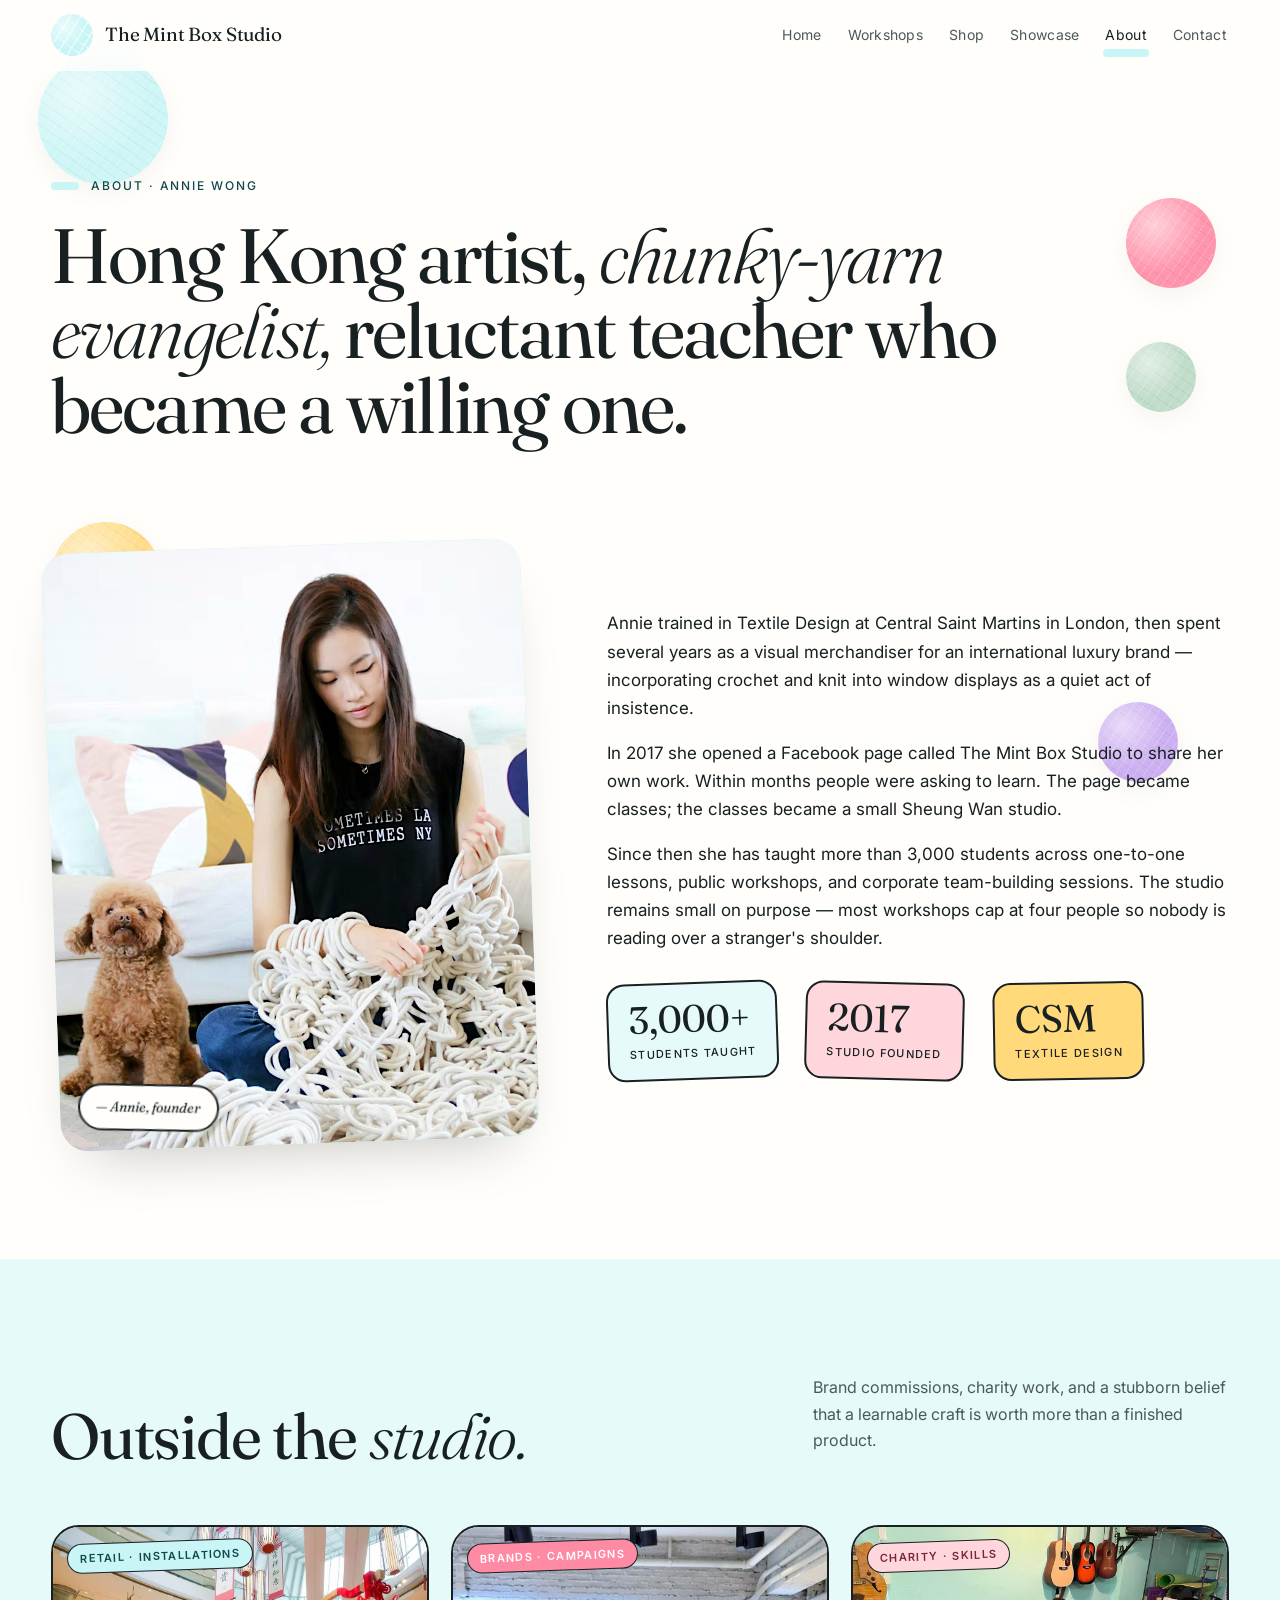
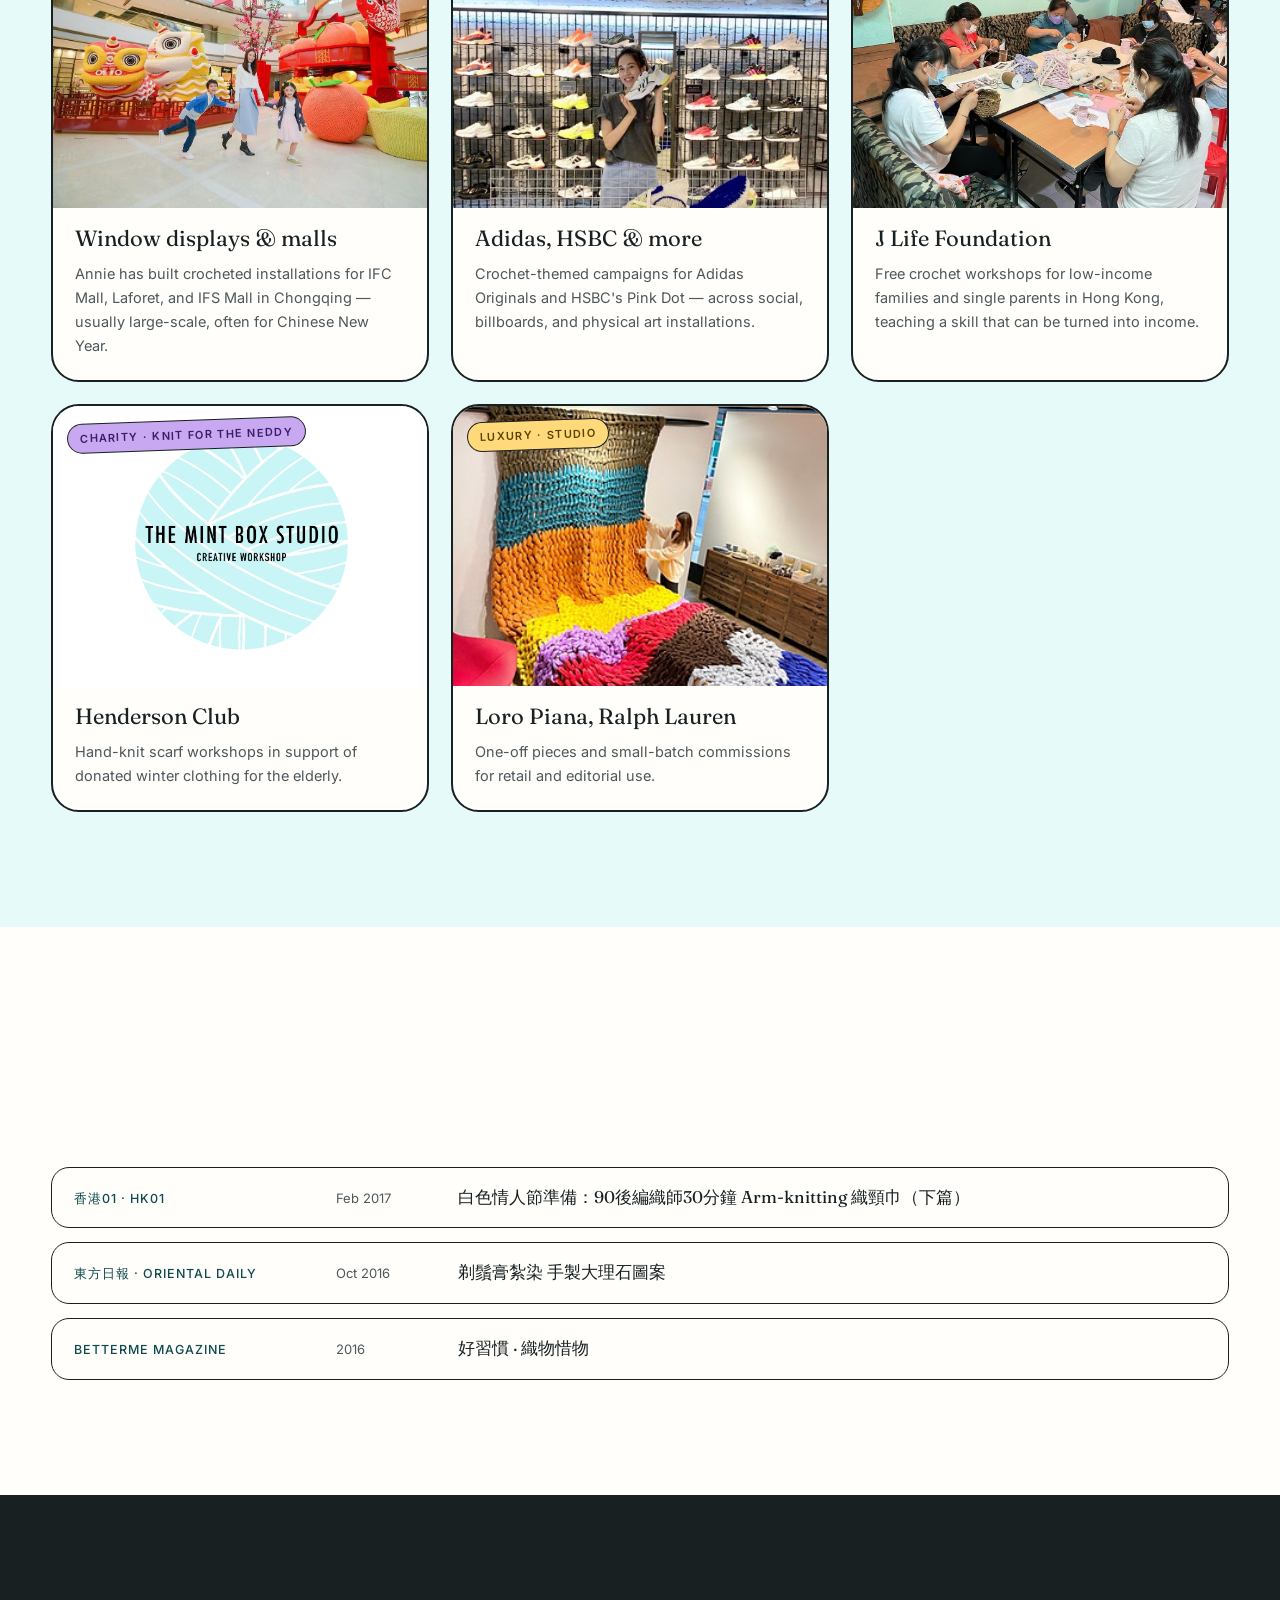
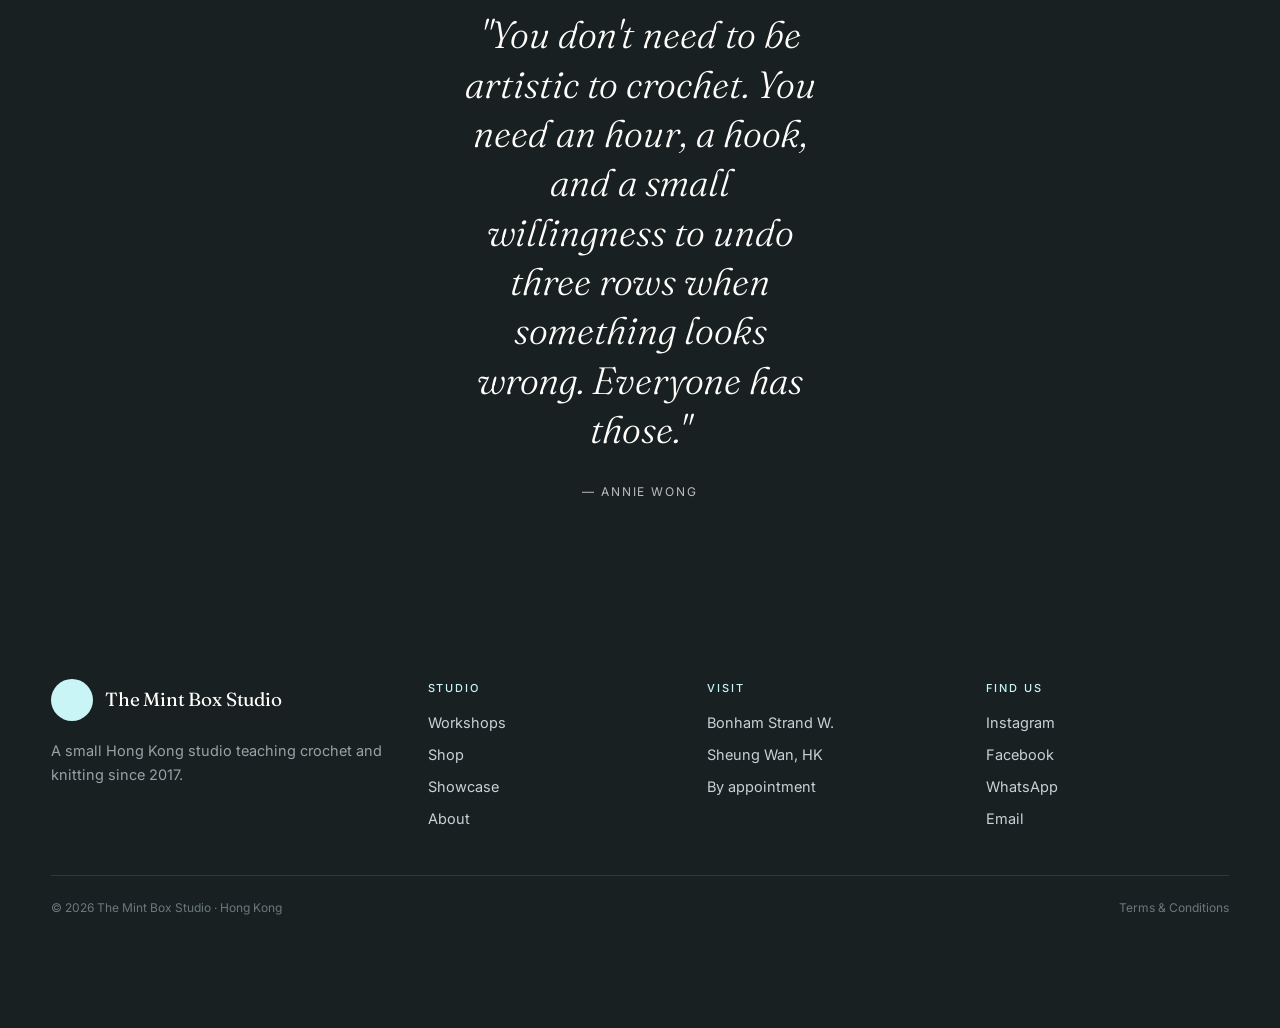
==== about.html @ 6ff9860f "Add press section with HK01, Oriental Daily and Betterme links Replaces the vague 'Selected features" ====
<!doctype html>
<html lang="en">
<head>
<meta charset="utf-8" />
<meta name="viewport" content="width=device-width, initial-scale=1, viewport-fit=cover" />
<title>About Annie Wong — The Mint Box Studio</title>
<meta name="description" content="Annie Wong is a Hong Kong-based artist working in chunky-yarn crochet. The Mint Box Studio opened in 2017 and has taught more than 3,000 students." />
<meta name="theme-color" content="#c9f5f6" />
<meta property="og:title" content="About — The Mint Box Studio" />
<meta property="og:description" content="Annie Wong, founder of The Mint Box Studio in Hong Kong." />
<meta property="og:type" content="website" />
<meta property="og:url" content="https://www.mintbox.hk/about.html" />
<meta property="og:image" content="https://www.mintbox.hk/images/annie.jpg" />
<link rel="canonical" href="https://www.mintbox.hk/about.html" />
<link rel="preconnect" href="https://fonts.googleapis.com" />
<link rel="preconnect" href="https://fonts.gstatic.com" crossorigin />
<link href="https://fonts.googleapis.com/css2?family=Fraunces:ital,opsz,wght@0,9..144,300;0,9..144,400;0,9..144,500;1,9..144,300;1,9..144,400&family=Inter:wght@300;400;500;600&display=swap" rel="stylesheet" />
<link rel="stylesheet" href="style.css" />
<link rel="icon" type="image/png" href="images/p15.jpg" />
</head>
<body>

<div class="ambient" aria-hidden="true">
  <span class="ball b1"></span><span class="ball b2"></span><span class="ball b3"></span>
  <span class="ball b4"></span><span class="ball b5"></span><span class="ball b6"></span>
</div>

<header class="site-header">
  <a class="brand" href="/"><span class="brand-mark"></span><span>The Mint Box Studio</span></a>
  <button class="nav-toggle" aria-label="Menu" aria-expanded="false"><span></span><span></span><span></span></button>
  <nav class="nav">
    <a href="/">Home</a><a href="/workshops.html">Workshops</a><a href="/shop.html">Shop</a>
    <a href="/showcase.html">Showcase</a><a href="/about.html" class="active">About</a><a href="/contact.html">Contact</a>
  </nav>
</header>

<main>

  <section class="page-hero">
    <div class="wrap">
      <span class="eyebrow"><span class="eyebrow-dot"></span>About · Annie Wong</span>
      <h1>Hong Kong artist, <span class="underline">chunky-yarn evangelist,</span> reluctant teacher who became a willing one.</h1>
    </div>
  </section>

  <section class="block" style="padding-top: 20px;">
    <div class="wrap about-grid">
      <div class="about-portrait">
        <img src="images/annie.jpg" alt="Annie Wong working in the studio with her dog">
        <span class="pin">— Annie, founder</span>
      </div>
      <div class="about-text" style="font-size: 17px;">
        <p>Annie trained in Textile Design at Central Saint Martins in London, then spent several years as a visual merchandiser for an international luxury brand — incorporating crochet and knit into window displays as a quiet act of insistence.</p>
        <p>In 2017 she opened a Facebook page called The Mint Box Studio to share her own work. Within months people were asking to learn. The page became classes; the classes became a small Sheung Wan studio.</p>
        <p>Since then she has taught more than 3,000 students across one-to-one lessons, public workshops, and corporate team-building sessions. The studio remains small on purpose — most workshops cap at four people so nobody is reading over a stranger's shoulder.</p>
        <div class="stat-row">
          <div class="stat"><span class="n">3,000+</span><span class="l">Students taught</span></div>
          <div class="stat"><span class="n">2017</span><span class="l">Studio founded</span></div>
          <div class="stat"><span class="n">CSM</span><span class="l">Textile Design</span></div>
        </div>
      </div>
    </div>
  </section>

  <section class="block mint">
    <div class="wrap">
      <div class="section-head">
        <h2>Outside the <em class="italic">studio.</em></h2>
        <p class="side">Brand commissions, charity work, and a stubborn belief that a learnable craft is worth more than a finished product.</p>
      </div>
      <div class="ws-rail">
        <article class="ws-card">
          <div class="img"><img src="images/p21.jpg" alt="Mall installation"><span class="sticker">Retail · Installations</span></div>
          <div class="body"><span class="name">Window displays & malls</span>
            <p style="color: var(--ink-soft); font-size: 14.5px; margin: 0;">Annie has built crocheted installations for IFC Mall, Laforet, and IFS Mall in Chongqing — usually large-scale, often for Chinese New Year.</p>
          </div>
        </article>
        <article class="ws-card">
          <div class="img"><img src="images/p03.jpg" alt="Adidas crocheted sneaker"><span class="sticker coral">Brands · Campaigns</span></div>
          <div class="body"><span class="name">Adidas, HSBC & more</span>
            <p style="color: var(--ink-soft); font-size: 14.5px; margin: 0;">Crochet-themed campaigns for Adidas Originals and HSBC's Pink Dot — across social, billboards, and physical art installations.</p>
          </div>
        </article>
        <article class="ws-card">
          <div class="img"><img src="images/p08.jpg" alt="J Life Foundation workshop"><span class="sticker blush">Charity · Skills</span></div>
          <div class="body"><span class="name">J Life Foundation</span>
            <p style="color: var(--ink-soft); font-size: 14.5px; margin: 0;">Free crochet workshops for low-income families and single parents in Hong Kong, teaching a skill that can be turned into income.</p>
          </div>
        </article>
        <article class="ws-card">
          <div class="img"><img src="images/p14.jpg" alt="Knit installation"><span class="sticker lavender">Charity · Knit For The Neddy</span></div>
          <div class="body"><span class="name">Henderson Club</span>
            <p style="color: var(--ink-soft); font-size: 14.5px; margin: 0;">Hand-knit scarf workshops in support of donated winter clothing for the elderly.</p>
          </div>
        </article>
        <article class="ws-card">
          <div class="img"><img src="images/p25.jpg" alt="Studio macramé"><span class="sticker butter">Luxury · Studio</span></div>
          <div class="body"><span class="name">Loro Piana, Ralph Lauren</span>
            <p style="color: var(--ink-soft); font-size: 14.5px; margin: 0;">One-off pieces and small-batch commissions for retail and editorial use.</p>
          </div>
        </article>
      </div>
    </div>
  </section>

  <section class="block">
    <div class="wrap">
      <div class="section-head">
        <h2>In the <em class="italic">press.</em></h2>
        <p class="side">A few of the Hong Kong magazines and papers that have stopped by the studio over the years.</p>
      </div>
      <ul class="press-list">
        <li>
          <a href="https://www.hk01.com/%E8%97%9D%E6%96%87/71744/%E7%99%BD%E8%89%B2%E6%83%85%E4%BA%BA%E7%AF%80%E6%BA%96%E5%82%99-90%E5%BE%8C%E7%B7%A8%E7%B9%94%E5%B8%AB30%E5%88%86%E9%90%98arm-knitting%E7%B9%94%E9%A0%B8%E5%B7%BE-%E4%B8%8B%E7%AF%87" target="_blank" rel="noopener noreferrer">
            <span class="press-pub">香港01 · HK01</span>
            <span class="press-date">Feb 2017</span>
            <span class="press-title">白色情人節準備：90後編織師30分鐘 Arm-knitting 織頸巾（下篇）</span>
          </a>
        </li>
        <li>
          <a href="https://orientaldaily.on.cc/cnt/lifestyle/20161031/00298_001.html" target="_blank" rel="noopener noreferrer">
            <span class="press-pub">東方日報 · Oriental Daily</span>
            <span class="press-date">Oct 2016</span>
            <span class="press-title">剃鬚膏紮染 手製大理石圖案</span>
          </a>
        </li>
        <li>
          <a href="https://betterme-magazine.tumblr.com/post/154201283395/%E5%A5%BD%E7%BF%92%E6%85%A3%E7%B9%94%E7%89%A9%E6%83%9C%E7%89%A9" target="_blank" rel="noopener noreferrer">
            <span class="press-pub">Betterme Magazine</span>
            <span class="press-date">2016</span>
            <span class="press-title">好習慣 · 織物惜物</span>
          </a>
        </li>
      </ul>
    </div>
  </section>

  <section class="block dark">
    <div class="wrap quote">
      <blockquote>"You don't need to be artistic to crochet. You need an hour, a hook, and a small willingness to undo three rows when something looks wrong. Everyone has those."</blockquote>
      <cite>— Annie Wong</cite>
    </div>
  </section>

</main>

<footer class="site-footer">
  <div class="foot-grid">
    <div class="foot-brand">
      <a class="brand" href="/"><span class="brand-mark"></span><span>The Mint Box Studio</span></a>
      <p>A small Hong Kong studio teaching crochet and knitting since 2017.</p>
    </div>
    <div><h4>Studio</h4><ul><li><a href="/workshops.html">Workshops</a></li><li><a href="/shop.html">Shop</a></li><li><a href="/showcase.html">Showcase</a></li><li><a href="/about.html">About</a></li></ul></div>
    <div><h4>Visit</h4><ul><li>Bonham Strand W.</li><li>Sheung Wan, HK</li><li>By appointment</li></ul></div>
    <div><h4>Find us</h4><ul><li><a href="https://instagram.com/themintboxstudio" rel="me">Instagram</a></li><li><a href="https://facebook.com/themintboxstudio" rel="me">Facebook</a></li><li><a href="https://wa.me/85261776949">WhatsApp</a></li><li><a href="mailto:themintboxstudio@gmail.com">Email</a></li></ul></div>
  </div>
  <div class="foot-bottom">
    <span>© <span id="yr"></span> The Mint Box Studio · Hong Kong</span>
    <span><a href="/terms.html">Terms & Conditions</a></span>
  </div>
</footer>


<script src="script.js" defer></script>
</body>
</html>
---- style.css ----
/* ---------------------------------------------------------------
   The Mint Box Studio — mintbox.hk
   Brand: minty blue (#C9F5F6) yarn-ball logo, candy yarn accents.
   Tone: playful, photo-led, grown-up enough that parents can book
   for kids without rolling their eyes.
   --------------------------------------------------------------- */

*, *::before, *::after { box-sizing: border-box; }
html { -webkit-text-size-adjust: 100%; scroll-behavior: smooth; overflow-x: clip; }

:root {
  --mint:        #c9f5f6;
  --mint-soft:   #e6fafa;
  --mint-deep:   #6cc8cb;
  --mint-ink:    #0f4a4d;

  --cream:       #fffefb;
  --paper:       #fff9ee;
  --ink:         #182022;
  --ink-soft:    #4d585a;
  --mute:        #8a9396;
  --line:        #ece7dc;

  --coral:       #ff8aa3;
  --blush:       #ffd6dc;
  --butter:      #ffd97a;
  --lavender:    #c8a8f0;
  --sage:        #b9d8c4;
  --tomato:      #ee5a47;

  --max:    1280px;
  --gutter: clamp(20px, 4vw, 56px);
  --r-md:   18px;
  --r-lg:   28px;
}

body {
  margin: 0;
  overflow-x: clip;
  font-family: 'Inter', system-ui, -apple-system, 'Helvetica Neue', sans-serif;
  font-weight: 400;
  font-size: 16.5px;
  line-height: 1.65;
  color: var(--ink);
  background: var(--cream);
  -webkit-font-smoothing: antialiased;
  -moz-osx-font-smoothing: grayscale;
}

img { display: block; max-width: 100%; height: auto; }
a { color: inherit; text-decoration: none; }
button { font: inherit; cursor: pointer; }

h1, h2, h3, h4 {
  font-family: 'Fraunces', 'Cormorant Garamond', Georgia, serif;
  font-weight: 400;
  letter-spacing: -0.015em;
  color: var(--ink);
  margin: 0;
}
em.italic, h1 em, h2 em, h3 em { font-style: italic; font-weight: 300; }

p { margin: 0 0 1em; }

/* ---------- ambient: drifting candy yarn balls ---------- */
.ambient {
  position: fixed;
  inset: 0;
  pointer-events: none;
  overflow: hidden;
  z-index: 0;
}
.ball {
  position: absolute;
  border-radius: 50%;
  opacity: 0;
  transition: opacity 1.2s ease-out;
  filter: drop-shadow(0 8px 16px rgba(0,0,0,0.05));
  background: radial-gradient(circle at 32% 30%, rgba(255,255,255,.55), rgba(255,255,255,0) 55%),
              repeating-linear-gradient(125deg, transparent 0 7px, rgba(255,255,255,.18) 7px 8px),
              repeating-linear-gradient(35deg, transparent 0 9px, rgba(0,0,0,.05) 9px 10px),
              var(--c, var(--mint));
}
.ambient.lit .ball { opacity: 0.9; }
.ball.b1 { --c: var(--mint);    width: 130px; height: 130px; top: 6%;  left: 3%; }
.ball.b2 { --c: var(--coral);   width: 90px;  height: 90px;  top: 22%; right: 5%; }
.ball.b3 { --c: var(--butter);  width: 110px; height: 110px; top: 58%; left: 4%; }
.ball.b4 { --c: var(--lavender);width: 80px;  height: 80px;  top: 78%; right: 8%; }
.ball.b5 { --c: var(--sage);    width: 70px;  height: 70px;  top: 38%; left: 88%; }
.ball.b6 { --c: var(--blush);   width: 95px;  height: 95px;  top: 92%; left: 32%; }
@media (max-width: 720px) {
  .ball.b1 { width: 80px; height: 80px; }
  .ball.b2 { width: 60px; height: 60px; }
  .ball.b3 { width: 70px; height: 70px; left: -3%; }
  .ball.b4 { width: 55px; height: 55px; }
  .ball.b5 { display: none; }
  .ball.b6 { width: 60px; height: 60px; }
  .ambient.lit .ball { opacity: 0.7; }
}

/* ---------- layout primitives ---------- */
.wrap {
  max-width: var(--max);
  margin: 0 auto;
  padding: 0 var(--gutter);
  position: relative;
  z-index: 2;
}
main, header, footer { position: relative; z-index: 2; }

/* ---------- header ---------- */
.site-header {
  position: sticky;
  top: 0;
  z-index: 50;
  display: flex;
  align-items: center;
  justify-content: space-between;
  padding: 14px var(--gutter);
  background: rgba(255,254,251,.78);
  backdrop-filter: saturate(140%) blur(14px);
  -webkit-backdrop-filter: saturate(140%) blur(14px);
  border-bottom: 1px solid transparent;
  transition: border-color .35s ease, padding .35s ease;
}
.site-header.scrolled {
  border-bottom-color: var(--line);
  padding-top: 10px;
  padding-bottom: 10px;
}

.brand {
  display: inline-flex;
  align-items: center;
  gap: 12px;
  font-family: 'Fraunces', serif;
  font-size: 19px;
  letter-spacing: -0.01em;
}
.brand-mark {
  width: 42px; height: 42px;
  flex: 0 0 auto;
  border-radius: 50%;
  background: var(--mint);
  background-image:
    radial-gradient(circle at 32% 30%, rgba(255,255,255,.6), rgba(255,255,255,0) 55%),
    repeating-linear-gradient(122deg, transparent 0 8px, rgba(255,255,255,.7) 8px 9px),
    repeating-linear-gradient(40deg, transparent 0 9px, rgba(255,255,255,.45) 9px 10px);
}

.nav {
  display: flex;
  gap: 22px;
  font-size: 14px;
  letter-spacing: 0.02em;
  align-items: center;
}
.nav a {
  color: var(--ink-soft);
  position: relative;
  padding: 6px 2px;
  transition: color .25s ease;
}
.nav a:hover, .nav a.active { color: var(--ink); }
.nav a.active::after {
  content: "";
  position: absolute;
  left: 0; right: 0; bottom: -2px;
  height: 8px;
  background: var(--mint);
  border-radius: 999px;
  z-index: -1;
  transform: translateY(2px);
}

.book-btn {
  display: inline-flex;
  align-items: center;
  gap: 8px;
  padding: 10px 20px;
  border-radius: 999px;
  background: var(--ink);
  color: var(--cream);
  font-size: 13px;
  letter-spacing: 0.06em;
  text-transform: uppercase;
  font-weight: 500;
  transition: transform .2s ease, background .25s ease;
}
.book-btn:hover { transform: translateY(-2px); background: var(--mint-ink); }

.nav-toggle {
  display: none;
  background: var(--mint);
  border: 0;
  width: 44px; height: 44px;
  border-radius: 999px;
  position: relative;
}
.nav-toggle span {
  display: block;
  width: 18px;
  height: 2px;
  background: var(--ink);
  margin: 4px auto;
  border-radius: 2px;
  transition: transform .3s ease, opacity .3s ease;
}
.nav-toggle[aria-expanded="true"] span:nth-child(1) { transform: translateY(6px) rotate(45deg); }
.nav-toggle[aria-expanded="true"] span:nth-child(2) { opacity: 0; }
.nav-toggle[aria-expanded="true"] span:nth-child(3) { transform: translateY(-6px) rotate(-45deg); }

@media (max-width: 880px) {
  .nav-toggle { display: block; }
  .book-btn.desktop { display: none; }
  .nav {
    position: fixed;
    inset: 70px 0 auto 0;
    flex-direction: column;
    align-items: stretch;
    gap: 0;
    background: var(--cream);
    padding: 18px var(--gutter) 32px;
    border-bottom: 3px solid var(--mint);
    transform: translateY(-110%);
    transition: transform .4s cubic-bezier(.4,.0,.2,1);
    font-size: 22px;
    font-family: 'Fraunces', serif;
  }
  .nav.open { transform: translateY(0); }
  .nav a { padding: 14px 0; border-bottom: 1px dashed var(--line); }
  .nav a:last-child { border-bottom: 0; }
  .nav a.active::after { display: none; }
  .nav a.active { color: var(--mint-ink); font-style: italic; }
}

/* ---------- buttons ---------- */
.btn {
  display: inline-flex;
  align-items: center;
  gap: 10px;
  padding: 16px 30px;
  border-radius: 999px;
  font-size: 15px;
  font-weight: 500;
  letter-spacing: 0.01em;
  border: 2px solid var(--ink);
  background: var(--ink);
  color: var(--cream);
  transition: transform .2s cubic-bezier(.34,1.56,.64,1), background .25s ease;
  white-space: nowrap;
}
.btn:hover { transform: translateY(-3px); background: var(--mint-ink); border-color: var(--mint-ink); }
.btn.mint { background: var(--mint); color: var(--ink); border-color: var(--ink); }
.btn.mint:hover { background: var(--mint-deep); color: var(--cream); }
.btn.coral { background: var(--coral); color: var(--cream); border-color: var(--coral); }
.btn.coral:hover { background: var(--tomato); border-color: var(--tomato); }
.btn.ghost { background: transparent; color: var(--ink); }
.btn.ghost:hover { background: var(--ink); color: var(--cream); }
.btn .arr { transition: transform .3s ease; }
.btn:hover .arr { transform: translateX(4px); }

/* ---------- sticker badges ---------- */
.sticker {
  display: inline-block;
  padding: 5px 12px;
  border-radius: 999px;
  font-size: 11px;
  letter-spacing: 0.12em;
  text-transform: uppercase;
  font-weight: 600;
  background: var(--mint);
  color: var(--mint-ink);
  border: 1.5px solid var(--ink);
  transform: rotate(-2deg);
  white-space: nowrap;
}
.sticker.coral { background: var(--coral); color: #fff; }
.sticker.butter { background: var(--butter); color: #5a4500; }
.sticker.lavender { background: var(--lavender); color: #3a1d6b; }
.sticker.blush { background: var(--blush); color: #7a253c; }
.sticker.ink { background: var(--ink); color: var(--cream); }
.sticker.tilt-r { transform: rotate(3deg); }

/* ---------- hero ---------- */
.hero {
  padding: clamp(40px, 8vw, 90px) 0 clamp(50px, 9vw, 110px);
  position: relative;
}
.hero-grid {
  display: grid;
  grid-template-columns: 1.1fr 1fr;
  gap: clamp(30px, 5vw, 70px);
  align-items: center;
}
@media (max-width: 880px) { .hero-grid { grid-template-columns: 1fr; gap: 40px; } }

.eyebrow {
  display: inline-flex;
  align-items: center;
  gap: 12px;
  font-size: 12px;
  letter-spacing: 0.16em;
  text-transform: uppercase;
  color: var(--mint-ink);
  font-weight: 500;
  margin-bottom: 22px;
}
.eyebrow-dot {
  width: 28px; height: 8px;
  border-radius: 999px;
  background: var(--mint);
}

.hero h1 {
  font-size: clamp(42px, 7.2vw, 96px);
  line-height: 0.98;
  letter-spacing: -0.03em;
  margin-bottom: 28px;
}
.hero h1 .underline {
  display: inline-block;
  position: relative;
  font-style: italic;
  font-weight: 300;
}
.hero h1 .underline::after {
  content: "";
  position: absolute;
  left: -2%; right: -2%;
  bottom: 4%;
  height: 24%;
  background: var(--mint);
  z-index: -1;
  border-radius: 999px;
  transform: rotate(-1deg);
}
.hero p.lead {
  font-size: clamp(16px, 1.5vw, 19.5px);
  color: var(--ink-soft);
  max-width: 30em;
  margin-bottom: 32px;
}
.cta-row {
  display: flex;
  flex-wrap: wrap;
  gap: 14px;
  align-items: center;
}
.cta-meta {
  display: inline-flex;
  align-items: center;
  gap: 10px;
  font-size: 13px;
  color: var(--ink-soft);
}
.cta-meta::before {
  content: "✦";
  color: var(--coral);
  font-size: 18px;
}

/* hero photo collage */
.hero-collage {
  position: relative;
  aspect-ratio: 1 / 1.05;
  width: 100%;
}
.collage-card {
  position: absolute;
  border-radius: var(--r-md);
  overflow: hidden;
  box-shadow: 0 24px 50px -22px rgba(20, 30, 35, 0.28);
  background: var(--paper);
  transition: transform .5s cubic-bezier(.34,1.56,.64,1);
}
.collage-card img { width: 100%; height: 100%; object-fit: cover; }
.collage-card.c1 { inset: 0% 28% 30% 0%;   transform: rotate(-3deg); z-index: 3; }
.collage-card.c2 { inset: 6% 0% 38% 38%;   transform: rotate(4deg);  z-index: 2; }
.collage-card.c3 { inset: 38% 38% 0% 0%;   transform: rotate(2deg);  z-index: 4; }
.collage-card.c4 { inset: 44% 0% 4% 44%;   transform: rotate(-5deg); z-index: 5; }
.hero-collage:hover .collage-card.c1 { transform: rotate(-5deg) translateY(-4px); }
.hero-collage:hover .collage-card.c2 { transform: rotate(6deg) translateY(-4px); }
.hero-collage:hover .collage-card.c3 { transform: rotate(0deg) translateY(-4px); }
.hero-collage:hover .collage-card.c4 { transform: rotate(-7deg) translateY(-4px); }

.collage-pin {
  position: absolute;
  z-index: 10;
  background: var(--butter);
  color: #5a4500;
  font-family: 'Fraunces', serif;
  font-style: italic;
  font-size: 14px;
  padding: 14px 18px;
  border-radius: 14px;
  box-shadow: 0 14px 30px -16px rgba(0,0,0,.3);
  transform: rotate(-6deg);
  border: 2px solid var(--ink);
  max-width: 180px;
  line-height: 1.25;
}
.collage-pin.tr { top: 6%; right: -6%; background: var(--coral); color: #fff; transform: rotate(8deg); }
.collage-pin.bl { bottom: 4%; left: -8%; background: var(--mint); color: var(--mint-ink); }
@media (max-width: 540px) {
  .collage-pin { font-size: 13px; padding: 10px 14px; }
  .collage-pin.tr { right: 0%; }
  .collage-pin.bl { left: 0%; }
}

/* ---------- wavy section divider ---------- */
.wave {
  display: block;
  width: 100%;
  height: 56px;
  pointer-events: none;
}
.wave svg { width: 100%; height: 100%; display: block; }

/* ---------- generic section ---------- */
section.block {
  padding: clamp(70px, 9vw, 120px) 0;
  position: relative;
}
section.block.mint { background: var(--mint-soft); }
section.block.paper { background: var(--paper); }
section.block.dark { background: var(--ink); color: var(--cream); }
section.block.dark h2, section.block.dark h3, section.block.dark h4 { color: var(--cream); }
section.block.dark p { color: #c8d2d4; }
section.block.dark .eyebrow { color: var(--mint); }
section.block.dark .eyebrow-dot { background: var(--mint); }

.section-head {
  display: flex;
  align-items: end;
  justify-content: space-between;
  gap: 30px;
  margin-bottom: clamp(36px, 5vw, 56px);
  flex-wrap: wrap;
}
.section-head h2 {
  font-size: clamp(34px, 5vw, 64px);
  line-height: 1.04;
  letter-spacing: -0.02em;
  max-width: 14em;
}
.section-head h2 .underline {
  display: inline-block;
  position: relative;
  font-style: italic;
  font-weight: 300;
}
.section-head h2 .underline::after {
  content: "";
  position: absolute;
  left: -2%; right: -2%;
  bottom: 6%;
  height: 22%;
  background: var(--mint);
  z-index: -1;
  border-radius: 999px;
  transform: rotate(-1deg);
}
.section-head .side {
  max-width: 26em;
  color: var(--ink-soft);
  font-size: 16px;
}
section.block.dark .section-head .side { color: #c8d2d4; }

/* ---------- about teaser ---------- */
.about-grid {
  display: grid;
  grid-template-columns: 1fr 1.3fr;
  gap: clamp(30px, 6vw, 80px);
  align-items: center;
}
@media (max-width: 880px) { .about-grid { grid-template-columns: 1fr; gap: 40px; } }

.about-portrait {
  position: relative;
  aspect-ratio: 4/5;
  border-radius: var(--r-lg);
  overflow: hidden;
  background: var(--mint);
  box-shadow: 0 30px 60px -30px rgba(0,0,0,0.25);
  transform: rotate(-2deg);
}
.about-portrait img { width: 100%; height: 100%; object-fit: cover; }
.about-portrait .pin {
  position: absolute;
  bottom: 18px;
  left: 18px;
  background: var(--cream);
  padding: 10px 16px;
  border-radius: 999px;
  font-family: 'Fraunces', serif;
  font-style: italic;
  font-size: 14px;
  border: 2px solid var(--ink);
  transform: rotate(3deg);
}

.about-text h2 {
  font-size: clamp(30px, 4vw, 50px);
  margin-bottom: 22px;
  line-height: 1.08;
}
.about-text .stat-row {
  display: flex;
  gap: 28px;
  margin-top: 30px;
  flex-wrap: wrap;
}
.stat {
  background: var(--mint-soft);
  border: 2px solid var(--ink);
  border-radius: var(--r-md);
  padding: 16px 20px;
  min-width: 130px;
  transform: rotate(var(--rot, -2deg));
}
.stat:nth-child(2) { background: var(--blush); --rot: 1.5deg; }
.stat:nth-child(3) { background: var(--butter); --rot: -1deg; }
.stat .n {
  font-family: 'Fraunces', serif;
  font-size: 38px;
  color: var(--ink);
  display: block;
  line-height: 1;
}
.stat .l {
  font-size: 11px;
  letter-spacing: 0.12em;
  text-transform: uppercase;
  color: var(--ink);
  margin-top: 6px;
  display: block;
  font-weight: 500;
}

/* ---------- workshop carousel / cards ---------- */
.ws-rail {
  display: grid;
  grid-template-columns: repeat(auto-fill, minmax(280px, 1fr));
  gap: 22px;
}
@media (max-width: 720px) {
  .ws-rail {
    display: flex;
    grid-template-columns: none;
    overflow-x: auto;
    scroll-snap-type: x mandatory;
    gap: 16px;
    padding: 4px 4px 24px;
    margin: 0 calc(var(--gutter) * -1);
    padding-left: var(--gutter);
    padding-right: var(--gutter);
    scrollbar-width: none;
  }
  .ws-rail::-webkit-scrollbar { display: none; }
  .ws-rail > * {
    flex: 0 0 78%;
    scroll-snap-align: start;
  }
}

.ws-card {
  background: var(--cream);
  border: 2px solid var(--ink);
  border-radius: var(--r-lg);
  overflow: hidden;
  display: flex;
  flex-direction: column;
  transition: transform .25s cubic-bezier(.34,1.56,.64,1), box-shadow .3s ease;
  position: relative;
}
.ws-card:hover {
  transform: translateY(-5px) rotate(-0.5deg);
  box-shadow: 0 28px 50px -28px rgba(20, 30, 35, 0.25);
}
.ws-card .img {
  aspect-ratio: 4/3;
  background: var(--mint);
  overflow: hidden;
  position: relative;
}
.ws-card .img img {
  width: 100%; height: 100%; object-fit: cover;
  transition: transform .6s cubic-bezier(.34,1.56,.64,1);
}
.ws-card:hover .img img { transform: scale(1.06); }
.ws-card .img .sticker {
  position: absolute;
  top: 14px; left: 14px;
}
.ws-card .body {
  padding: 18px 22px 22px;
  flex: 1;
  display: flex;
  flex-direction: column;
  gap: 10px;
}
.ws-card .name {
  font-family: 'Fraunces', serif;
  font-size: 22px;
  line-height: 1.18;
  color: var(--ink);
}
.ws-card .meta {
  display: flex;
  justify-content: space-between;
  align-items: end;
  margin-top: auto;
  padding-top: 14px;
  border-top: 1.5px dashed var(--line);
  color: var(--ink-soft);
  font-size: 14px;
}
.ws-card .price {
  font-family: 'Fraunces', serif;
  font-size: 22px;
  color: var(--ink);
}

/* ---------- workshops by level (page) ---------- */
.ws-group { margin-bottom: 56px; }
.ws-group-head {
  display: flex;
  align-items: baseline;
  justify-content: space-between;
  border-bottom: 2px solid var(--ink);
  padding-bottom: 14px;
  margin-bottom: 22px;
  gap: 16px;
}
.ws-group-head h3 { font-size: clamp(28px, 3.5vw, 38px); }
.ws-group-head .count { color: var(--mute); font-size: 12px; letter-spacing: 0.1em; text-transform: uppercase; }

/* compact tile (text-only) for full workshop list */
.ws-tile {
  background: var(--cream);
  border: 2px solid var(--ink);
  border-radius: var(--r-md);
  padding: 18px 20px 20px;
  display: flex;
  flex-direction: column;
  gap: 8px;
  transition: transform .25s cubic-bezier(.34,1.56,.64,1), box-shadow .3s ease, background .3s ease;
}
.ws-tile:hover {
  transform: translateY(-3px) rotate(-0.5deg);
  background: var(--mint-soft);
  box-shadow: 0 18px 30px -22px rgba(20, 30, 35, 0.25);
}
.ws-tile .name {
  font-family: 'Fraunces', serif;
  font-size: 19px;
  line-height: 1.2;
}
.ws-tile .meta {
  display: flex;
  justify-content: space-between;
  align-items: end;
  margin-top: auto;
  padding-top: 10px;
  font-size: 13px;
  color: var(--ink-soft);
}
.ws-tile .price {
  font-family: 'Fraunces', serif;
  font-size: 18px;
  color: var(--ink);
}

/* in-card Book Now / Buy buttons */
.bk {
  display: inline-flex;
  align-items: center;
  justify-content: center;
  gap: 6px;
  margin-top: 12px;
  padding: 10px 16px;
  background: var(--mint);
  color: var(--ink);
  border: 1.5px solid var(--ink);
  border-radius: 999px;
  font-family: 'Inter', sans-serif;
  font-weight: 500;
  font-size: 13.5px;
  letter-spacing: 0.02em;
  text-decoration: none;
  transition: transform .2s ease, background .2s ease, box-shadow .2s ease;
  align-self: flex-start;
}
.bk:hover {
  background: var(--mint-soft);
  transform: translateY(-1px);
  box-shadow: 0 8px 18px -10px rgba(20, 30, 35, 0.3);
}
.bk .arr { transition: transform .25s ease; }
.bk:hover .arr { transform: translateX(3px); }

/* ---------- showcase mosaic ---------- */
.mosaic {
  display: grid;
  grid-template-columns: repeat(12, 1fr);
  gap: 16px;
}
.mosaic .tile {
  border-radius: var(--r-md);
  overflow: hidden;
  position: relative;
  background: var(--mint);
  transition: transform .35s cubic-bezier(.34,1.56,.64,1);
  border: 2px solid var(--ink);
}
.mosaic .tile:hover { transform: translateY(-4px) rotate(-0.4deg); }
.mosaic .tile img {
  width: 100%; height: 100%; object-fit: cover;
  display: block;
}
.mosaic .tile .cap {
  position: absolute;
  left: 14px; bottom: 14px;
  background: var(--cream);
  padding: 8px 14px;
  border-radius: 999px;
  font-family: 'Fraunces', serif;
  font-style: italic;
  font-size: 14px;
  border: 2px solid var(--ink);
  color: var(--ink);
}

.mosaic .tile.t1 { grid-column: span 7; aspect-ratio: 16/11; }
.mosaic .tile.t2 { grid-column: span 5; aspect-ratio: 4/4; }
.mosaic .tile.t3 { grid-column: span 4; aspect-ratio: 4/4; }
.mosaic .tile.t4 { grid-column: span 4; aspect-ratio: 4/4; }
.mosaic .tile.t5 { grid-column: span 4; aspect-ratio: 4/4; }
.mosaic .tile.t6 { grid-column: span 6; aspect-ratio: 16/11; }
.mosaic .tile.t7 { grid-column: span 6; aspect-ratio: 16/11; }
@media (max-width: 760px) {
  .mosaic { grid-template-columns: repeat(2, 1fr); gap: 12px; }
  .mosaic .tile { grid-column: span 1 !important; aspect-ratio: 1 / 1 !important; }
  .mosaic .tile.t1 { grid-column: span 2 !important; aspect-ratio: 4/3 !important; }
}

/* ---------- brand strip (marquee on mobile) ---------- */
.brand-rail {
  display: flex;
  flex-wrap: wrap;
  gap: 10px;
  align-items: center;
  justify-content: center;
}
.brand-rail .b {
  background: var(--cream);
  border: 2px solid var(--ink);
  padding: 10px 22px;
  border-radius: 999px;
  font-family: 'Fraunces', serif;
  font-style: italic;
  font-size: 17px;
  color: var(--ink);
  transform: rotate(var(--rot, 0deg));
}
.brand-rail .b:nth-child(2n) { background: var(--mint); --rot: -2deg; }
.brand-rail .b:nth-child(3n) { background: var(--blush); --rot: 1.5deg; }
.brand-rail .b:nth-child(5n) { background: var(--butter); --rot: -1deg; }
.brand-rail .b:nth-child(7n) { background: var(--lavender); --rot: 2deg; }

/* ---------- quote band ---------- */
.quote {
  text-align: center;
  max-width: 28em;
  margin: 0 auto;
}
.quote blockquote {
  font-family: 'Fraunces', serif;
  font-style: italic;
  font-weight: 300;
  font-size: clamp(24px, 3vw, 38px);
  line-height: 1.3;
  margin: 0 0 22px;
  color: inherit;
}
.quote cite {
  font-style: normal;
  font-size: 12px;
  letter-spacing: 0.16em;
  text-transform: uppercase;
  color: inherit;
  opacity: 0.7;
}

/* ---------- shop cards ---------- */
.shop-grid {
  display: grid;
  grid-template-columns: repeat(auto-fit, minmax(260px, 1fr));
  gap: 22px;
}
.shop-card {
  background: var(--cream);
  border: 2px solid var(--ink);
  border-radius: var(--r-lg);
  overflow: hidden;
  transition: transform .25s cubic-bezier(.34,1.56,.64,1);
  display: flex;
  flex-direction: column;
}
.shop-card:hover { transform: translateY(-4px) rotate(-0.4deg); }
.shop-card .img {
  aspect-ratio: 4/3;
  background: var(--mint);
  position: relative;
  overflow: hidden;
}
.shop-card .img img { width: 100%; height: 100%; object-fit: cover; }
.shop-card .img .sticker { position: absolute; top: 14px; right: 14px; transform: rotate(6deg); }
.shop-card .body { padding: 22px 24px 24px; flex: 1; display: flex; flex-direction: column; gap: 8px; }
.shop-card h3 { font-size: 24px; }
.shop-card .from { color: var(--mint-ink); font-size: 13px; letter-spacing: 0.06em; font-weight: 500; }
.shop-card ul { padding-left: 18px; color: var(--ink-soft); font-size: 14.5px; margin: 8px 0 0; }
.shop-card ul li { margin-bottom: 4px; }

/* ---------- contact ---------- */
.contact-grid {
  display: grid;
  grid-template-columns: 1fr 1fr;
  gap: clamp(30px, 5vw, 60px);
}
@media (max-width: 820px) { .contact-grid { grid-template-columns: 1fr; } }

.contact-info dl {
  display: grid;
  grid-template-columns: max-content 1fr;
  gap: 14px 28px;
  margin: 0;
  font-size: 15.5px;
}
.contact-info dt {
  font-size: 11px;
  letter-spacing: 0.14em;
  text-transform: uppercase;
  color: var(--mute);
  align-self: center;
  font-weight: 500;
}
.contact-info dd { margin: 0; }
.contact-info dd a:hover { color: var(--mint-deep); }

.contact-form {
  background: var(--cream);
  border: 2px solid var(--ink);
  border-radius: var(--r-lg);
  padding: clamp(24px, 3vw, 36px);
}
.field { display: flex; flex-direction: column; margin-bottom: 18px; }
.field label {
  font-size: 11px;
  letter-spacing: 0.12em;
  text-transform: uppercase;
  color: var(--ink);
  margin-bottom: 8px;
  font-weight: 500;
}
.field input,
.field textarea,
.field select {
  font: inherit;
  padding: 14px 16px;
  border: 2px solid var(--line);
  border-radius: 14px;
  background: var(--cream);
  color: var(--ink);
  transition: border-color .25s ease, background .25s ease;
}
.field input:focus,
.field textarea:focus,
.field select:focus {
  outline: none;
  border-color: var(--ink);
  background: var(--mint-soft);
}
.field textarea { resize: vertical; min-height: 130px; }

/* ---------- mobile sticky CTA ---------- */
.mobile-cta {
  display: none;
  position: fixed;
  left: 16px; right: 16px; bottom: 16px;
  z-index: 60;
}
.mobile-cta a {
  display: flex;
  justify-content: center;
  align-items: center;
  gap: 10px;
  width: 100%;
  padding: 16px 24px;
  border-radius: 999px;
  background: var(--ink);
  color: var(--cream);
  font-family: 'Inter', sans-serif;
  font-weight: 500;
  font-size: 15px;
  letter-spacing: 0.02em;
  box-shadow: 0 18px 40px -16px rgba(0,0,0,.45);
}
.mobile-cta a::before {
  content: "";
  width: 10px; height: 10px;
  border-radius: 50%;
  background: var(--mint);
}
@media (max-width: 720px) { .mobile-cta { display: block; } }

/* ---------- footer ---------- */
/* ---------- press list ---------- */
.press-list {
  list-style: none;
  margin: 0;
  padding: 0;
  display: grid;
  gap: 14px;
}
.press-list a {
  display: grid;
  grid-template-columns: minmax(180px, 240px) 100px 1fr;
  align-items: baseline;
  gap: 22px;
  padding: 18px 22px;
  background: var(--cream);
  border: 1.5px solid var(--ink);
  border-radius: var(--r-md);
  text-decoration: none;
  color: var(--ink);
  transition: transform .2s ease, background .25s ease, box-shadow .25s ease;
}
.press-list a:hover {
  transform: translateY(-2px);
  background: var(--mint-soft);
  box-shadow: 0 14px 28px -20px rgba(20,30,35,.3);
}
.press-list .press-pub {
  font-family: 'Inter', sans-serif;
  font-size: 12.5px;
  letter-spacing: 0.08em;
  text-transform: uppercase;
  font-weight: 500;
  color: var(--mint-ink);
}
.press-list .press-date {
  font-size: 13px;
  color: var(--ink-soft);
}
.press-list .press-title {
  font-family: 'Fraunces', serif;
  font-size: 17px;
  line-height: 1.35;
  color: var(--ink);
}
@media (max-width: 720px) {
  .press-list a {
    grid-template-columns: 1fr;
    gap: 6px;
    padding: 16px 18px;
  }
}

.site-footer {
  background: var(--ink);
  color: #c8d2d4;
  padding: 60px var(--gutter) 30px;
  margin-top: 0;
}
.foot-grid {
  max-width: var(--max);
  margin: 0 auto;
  display: grid;
  grid-template-columns: 1.4fr 1fr 1fr 1fr;
  gap: 36px;
  padding-bottom: 36px;
  border-bottom: 1px solid #303a3c;
  margin-bottom: 22px;
}
@media (max-width: 820px) { .foot-grid { grid-template-columns: 1fr 1fr; } }
@media (max-width: 480px) { .foot-grid { grid-template-columns: 1fr; } }

.foot-grid h4 {
  font-family: 'Inter', sans-serif;
  font-size: 11px;
  letter-spacing: 0.18em;
  text-transform: uppercase;
  color: var(--mint);
  margin-bottom: 14px;
  font-weight: 500;
}
.foot-grid ul { list-style: none; padding: 0; margin: 0; font-size: 14.5px; }
.foot-grid li { margin-bottom: 8px; }
.foot-grid a:hover { color: var(--mint); }
.foot-brand .brand { color: var(--cream); margin-bottom: 18px; }
.foot-brand .brand-mark { background: var(--mint); }
.foot-brand p { color: #98a3a5; font-size: 14.5px; max-width: 28em; }

.foot-bottom {
  max-width: var(--max);
  margin: 0 auto;
  display: flex;
  justify-content: space-between;
  flex-wrap: wrap;
  gap: 16px;
  font-size: 12px;
  color: #6c787b;
  padding-bottom: 80px;
}
@media (max-width: 720px) { .foot-bottom { padding-bottom: 100px; } }

/* ---------- inner page hero ---------- */
.page-hero {
  padding: clamp(50px, 8vw, 100px) 0 clamp(36px, 5vw, 60px);
  position: relative;
}
.page-hero h1 {
  font-size: clamp(38px, 6vw, 78px);
  line-height: 0.98;
  letter-spacing: -0.025em;
  max-width: 14em;
  margin-bottom: 22px;
}
.page-hero h1 .underline { position: relative; font-style: italic; font-weight: 300; }
.page-hero h1 .underline::after {
  content: "";
  position: absolute;
  left: -2%; right: -2%;
  bottom: 4%;
  height: 24%;
  background: var(--mint);
  z-index: -1;
  border-radius: 999px;
}
.page-hero .lead { color: var(--ink-soft); max-width: 36em; font-size: clamp(16px, 1.3vw, 18px); }

/* ---------- reveal ---------- */
.reveal { opacity: 0; transform: translateY(18px); transition: opacity .9s cubic-bezier(.2,.7,.2,1), transform .9s cubic-bezier(.2,.7,.2,1); }
.reveal.in { opacity: 1; transform: none; }

@media (prefers-reduced-motion: reduce) {
  .reveal { opacity: 1; transform: none; transition: none; }
  .ambient .ball { animation: none !important; }
  *, *::before, *::after { transition-duration: 0.01ms !important; animation-duration: 0.01ms !important; }
}

/* ---------- legal page ---------- */
.legal { max-width: 720px; margin: 0 auto; }
.legal h2 { font-size: 22px; margin: 32px 0 12px; }
.legal p, .legal li { color: var(--ink-soft); }
.legal ul { padding-left: 20px; }
.legal li { margin-bottom: 6px; }

/* utility */
.center { text-align: center; }
.mt-l { margin-top: 36px; }
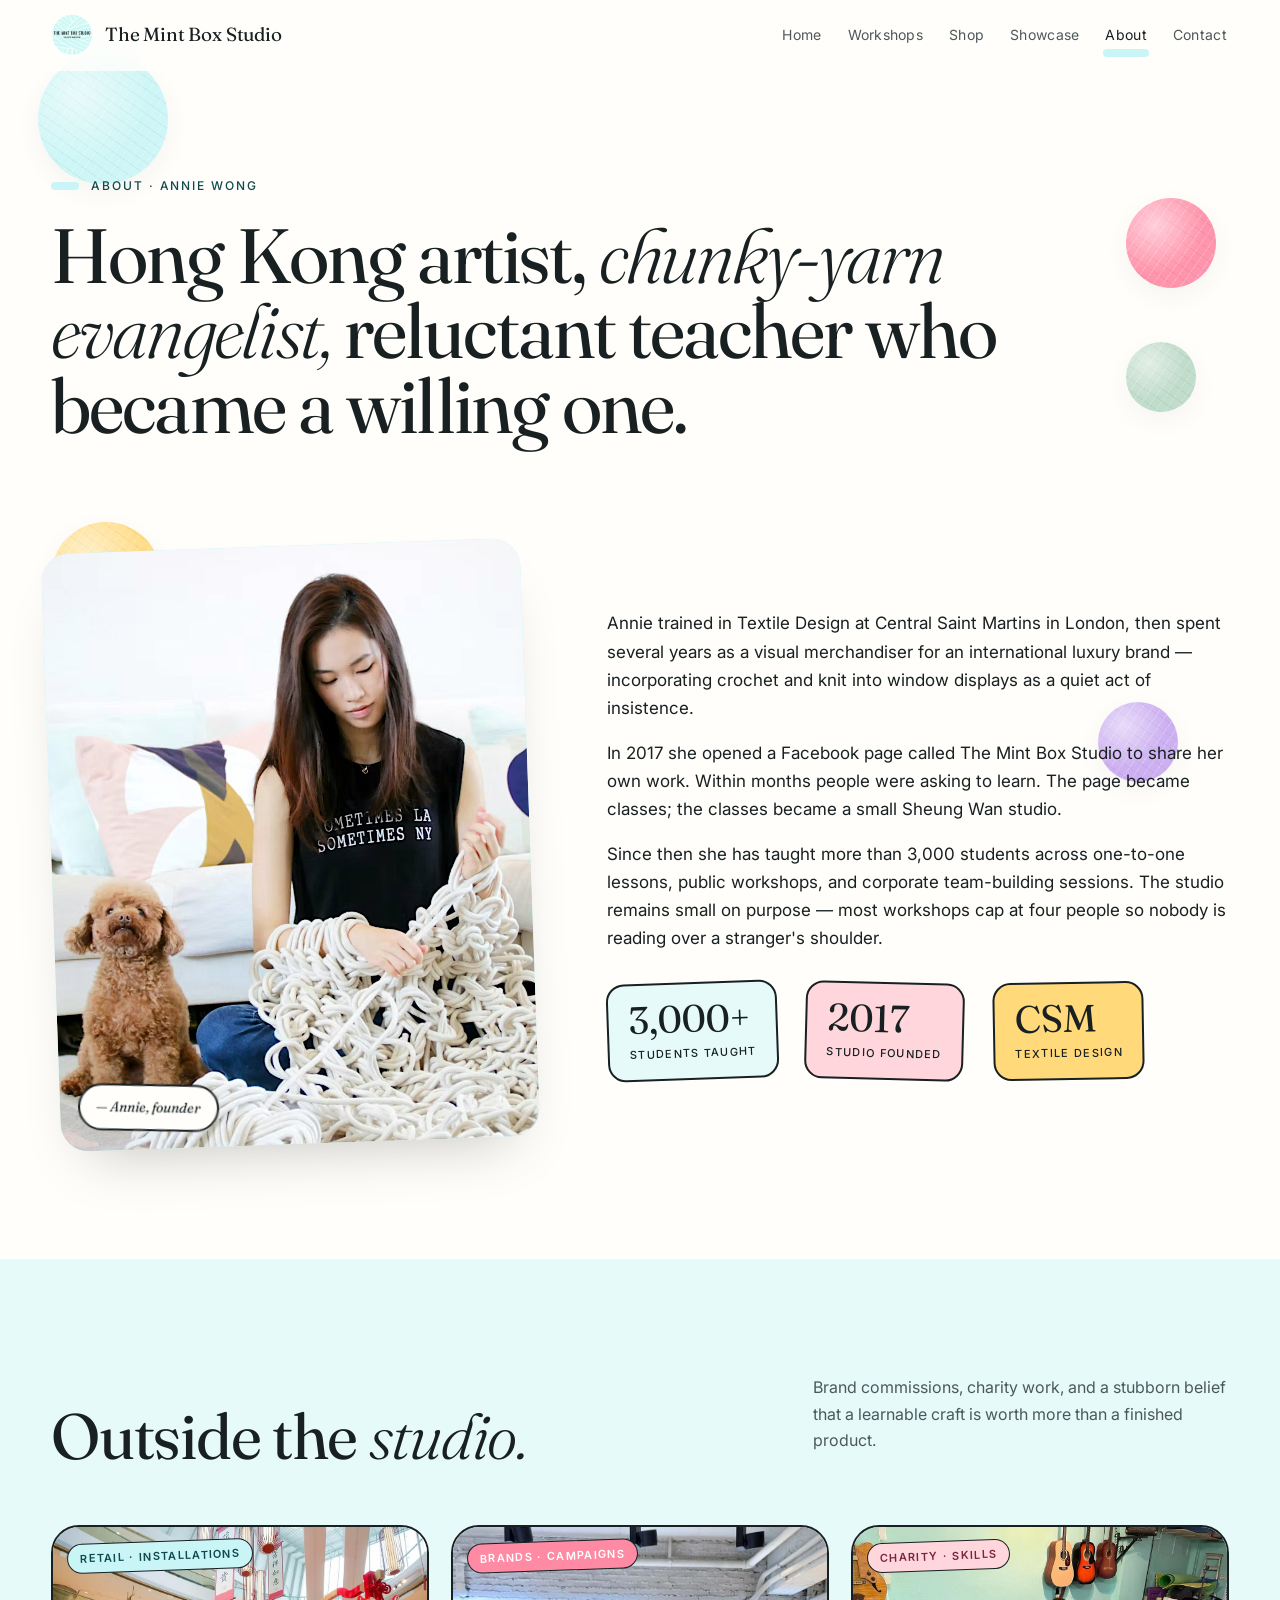
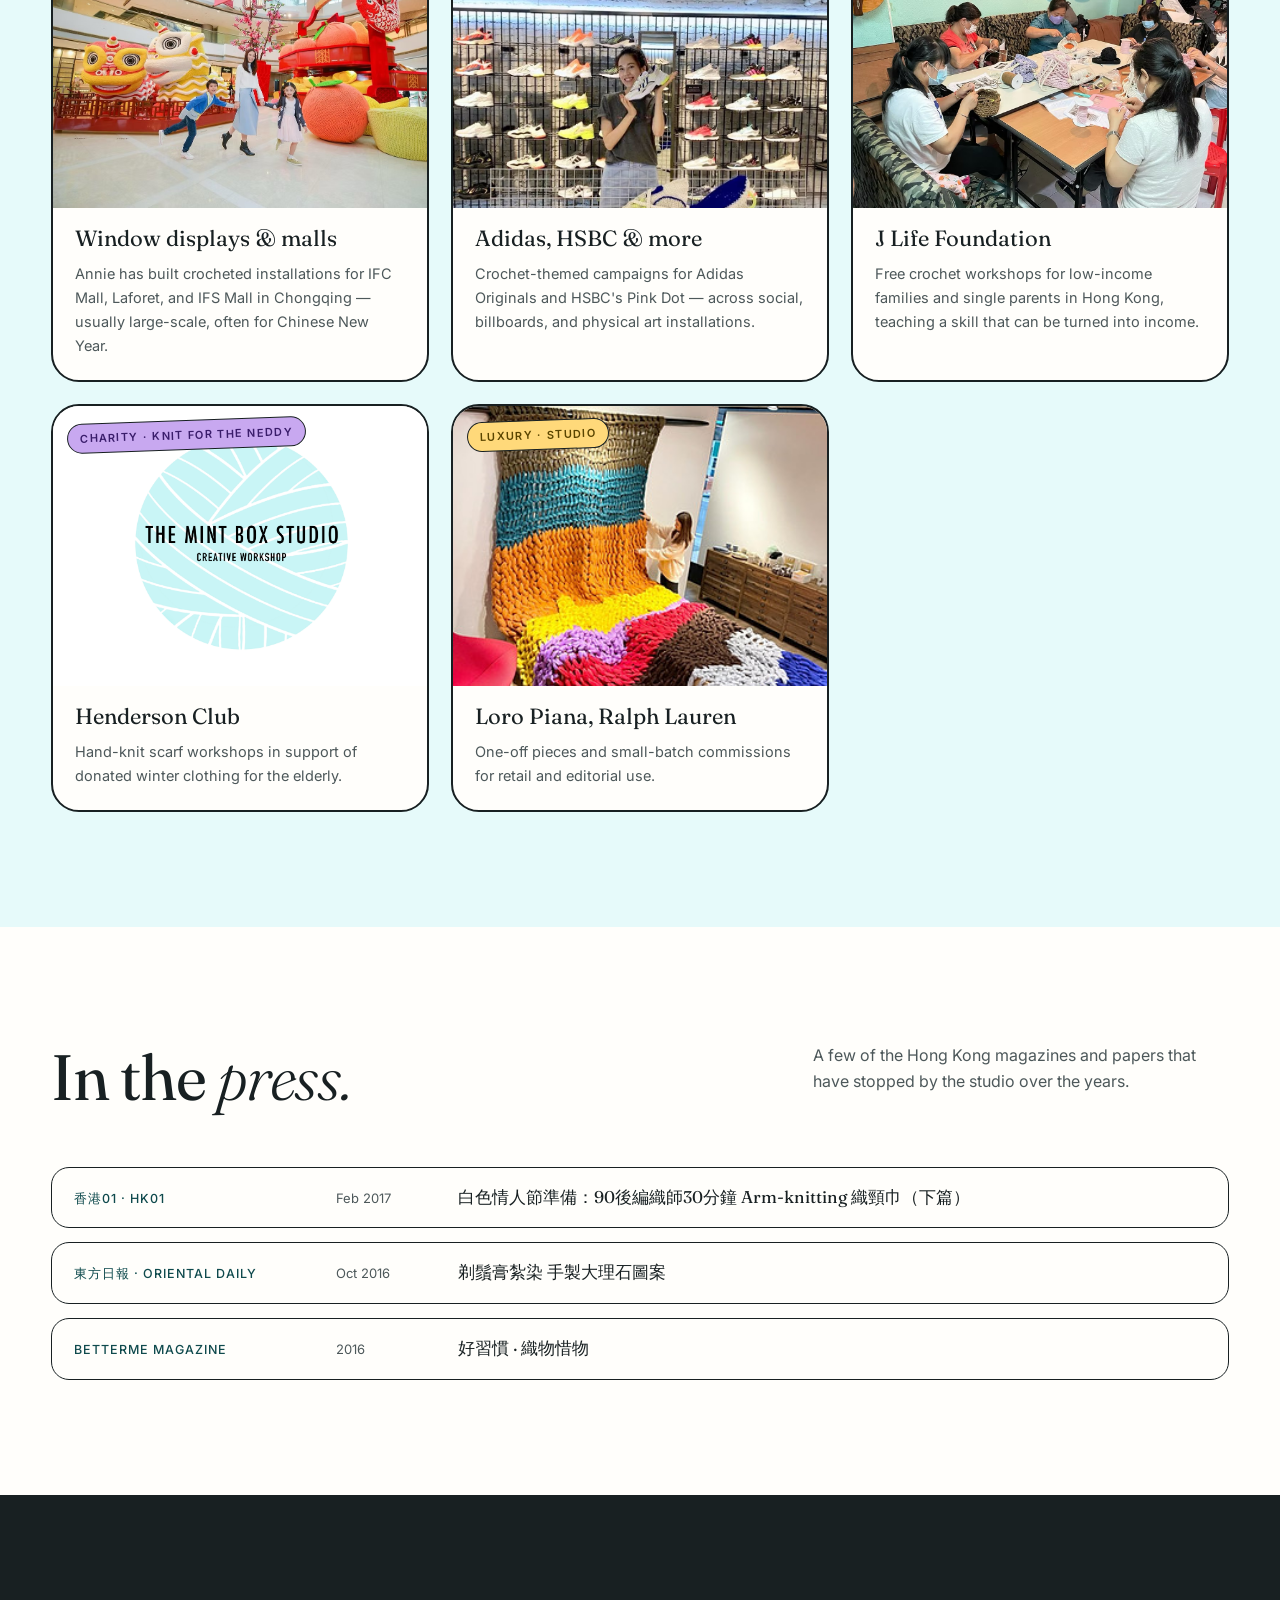
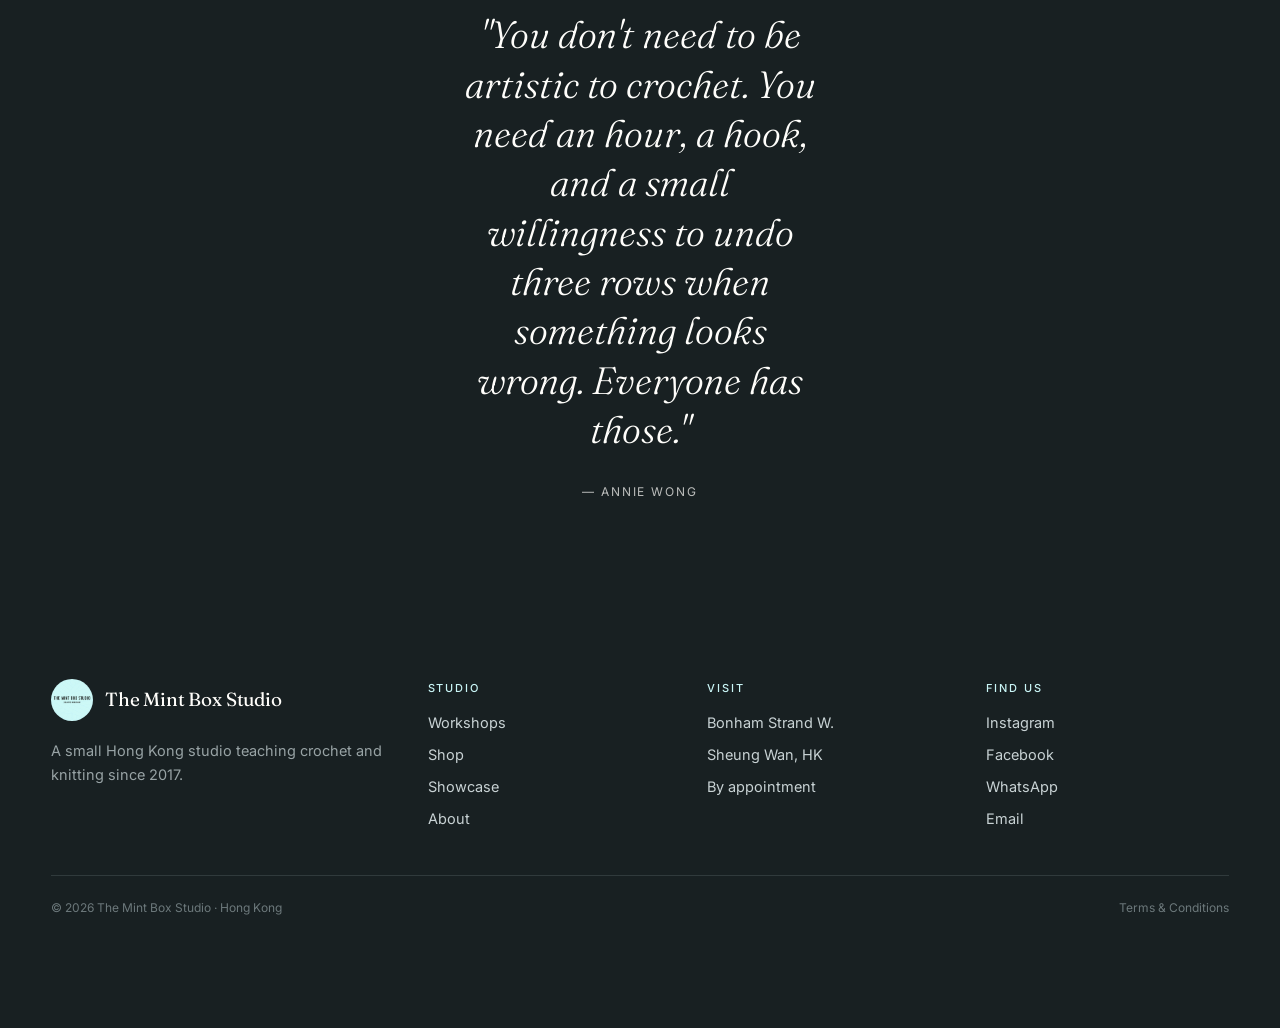
==== commit 4e0df1d1: "Use the official mint-yarn-ball logo Drops the CSS-drawn yarn-ball brand mark and the favicon (which" ====
--- a/about.html
+++ b/about.html
@@ -16,7 +16,7 @@
 <link rel="preconnect" href="https://fonts.gstatic.com" crossorigin />
 <link href="https://fonts.googleapis.com/css2?family=Fraunces:ital,opsz,wght@0,9..144,300;0,9..144,400;0,9..144,500;1,9..144,300;1,9..144,400&family=Inter:wght@300;400;500;600&display=swap" rel="stylesheet" />
 <link rel="stylesheet" href="style.css" />
-<link rel="icon" type="image/png" href="images/p15.jpg" />
+<link rel="icon" type="image/png" href="images/logo.png" />
 </head>
 <body>
 
--- a/style.css
+++ b/style.css
@@ -141,11 +141,7 @@
   width: 42px; height: 42px;
   flex: 0 0 auto;
   border-radius: 50%;
-  background: var(--mint);
-  background-image:
-    radial-gradient(circle at 32% 30%, rgba(255,255,255,.6), rgba(255,255,255,0) 55%),
-    repeating-linear-gradient(122deg, transparent 0 8px, rgba(255,255,255,.7) 8px 9px),
-    repeating-linear-gradient(40deg, transparent 0 9px, rgba(255,255,255,.45) 9px 10px);
+  background: url('images/logo.png') center/cover no-repeat;
 }
 
 .nav {
@@ -1001,7 +997,7 @@
 .foot-grid li { margin-bottom: 8px; }
 .foot-grid a:hover { color: var(--mint); }
 .foot-brand .brand { color: var(--cream); margin-bottom: 18px; }
-.foot-brand .brand-mark { background: var(--mint); }
+.foot-brand .brand-mark { background: url('images/logo.png') center/cover no-repeat var(--mint); }
 .foot-brand p { color: #98a3a5; font-size: 14.5px; max-width: 28em; }
 
 .foot-bottom {
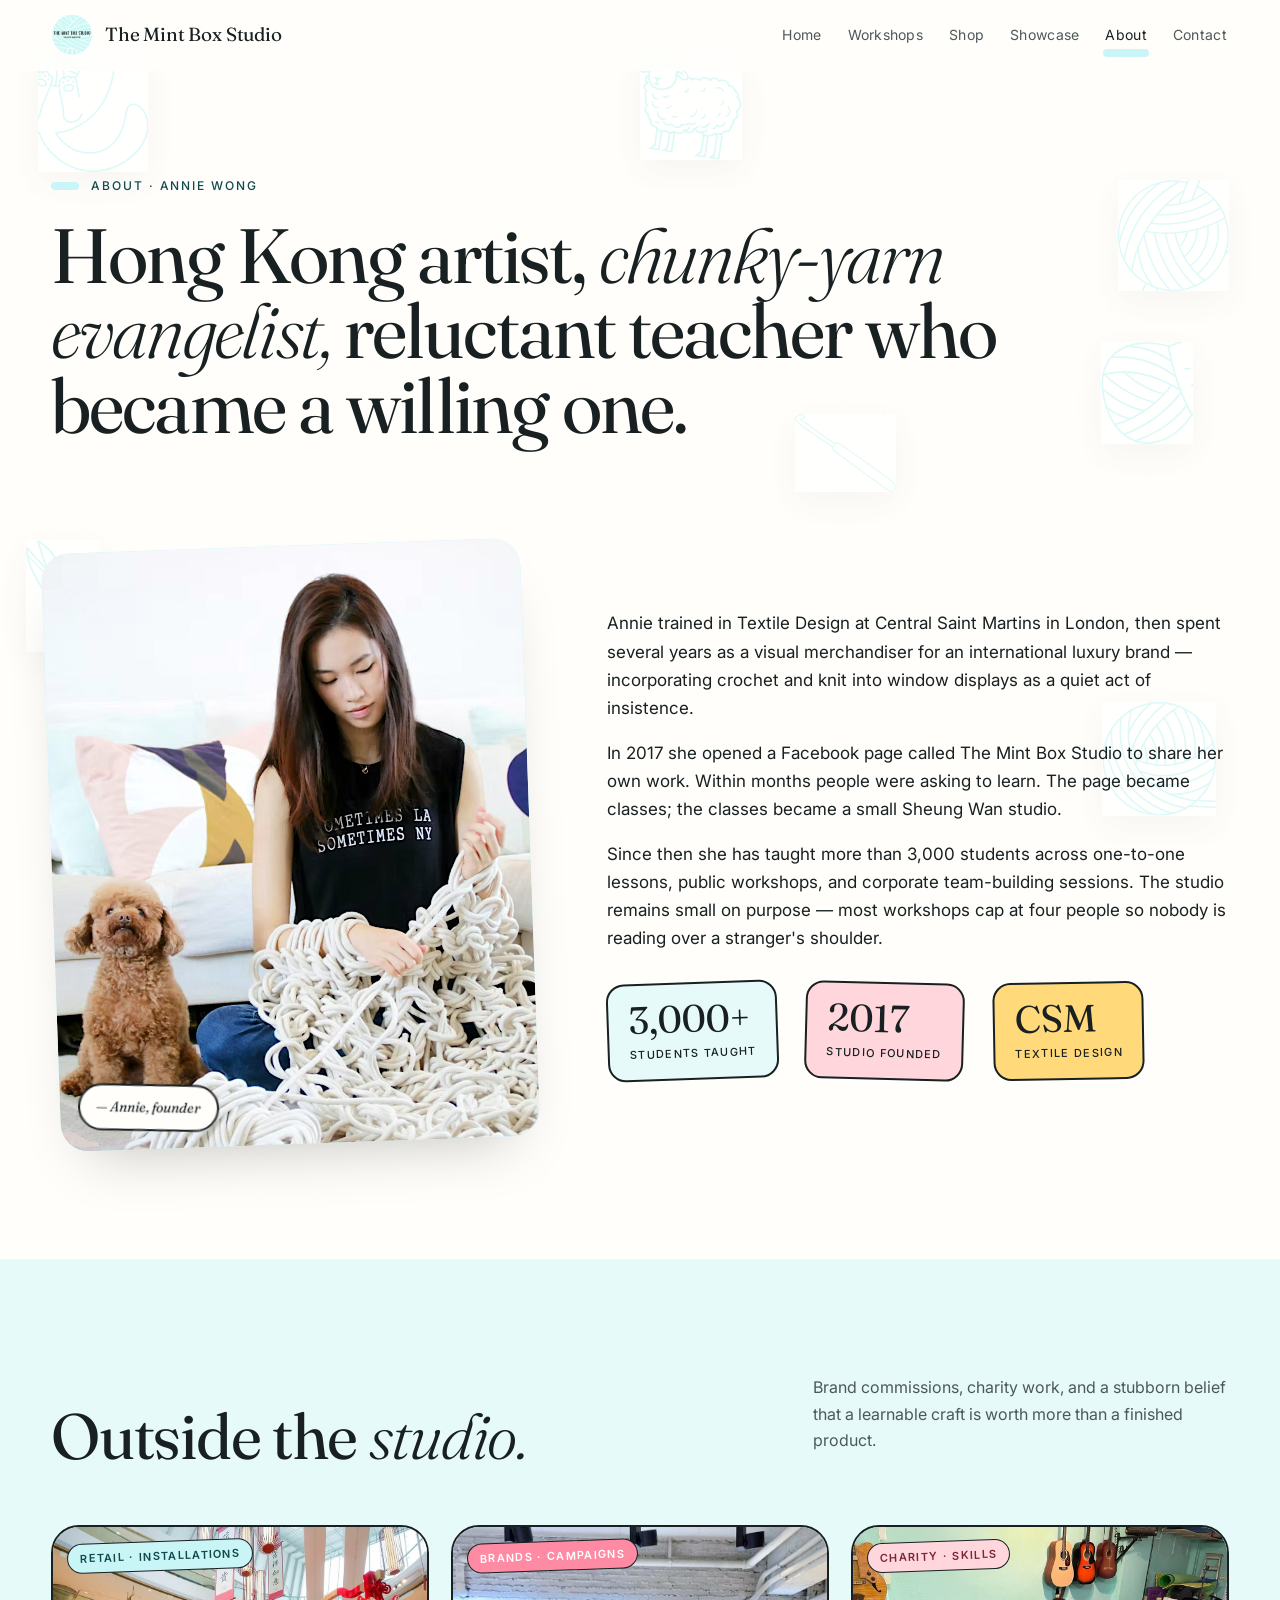
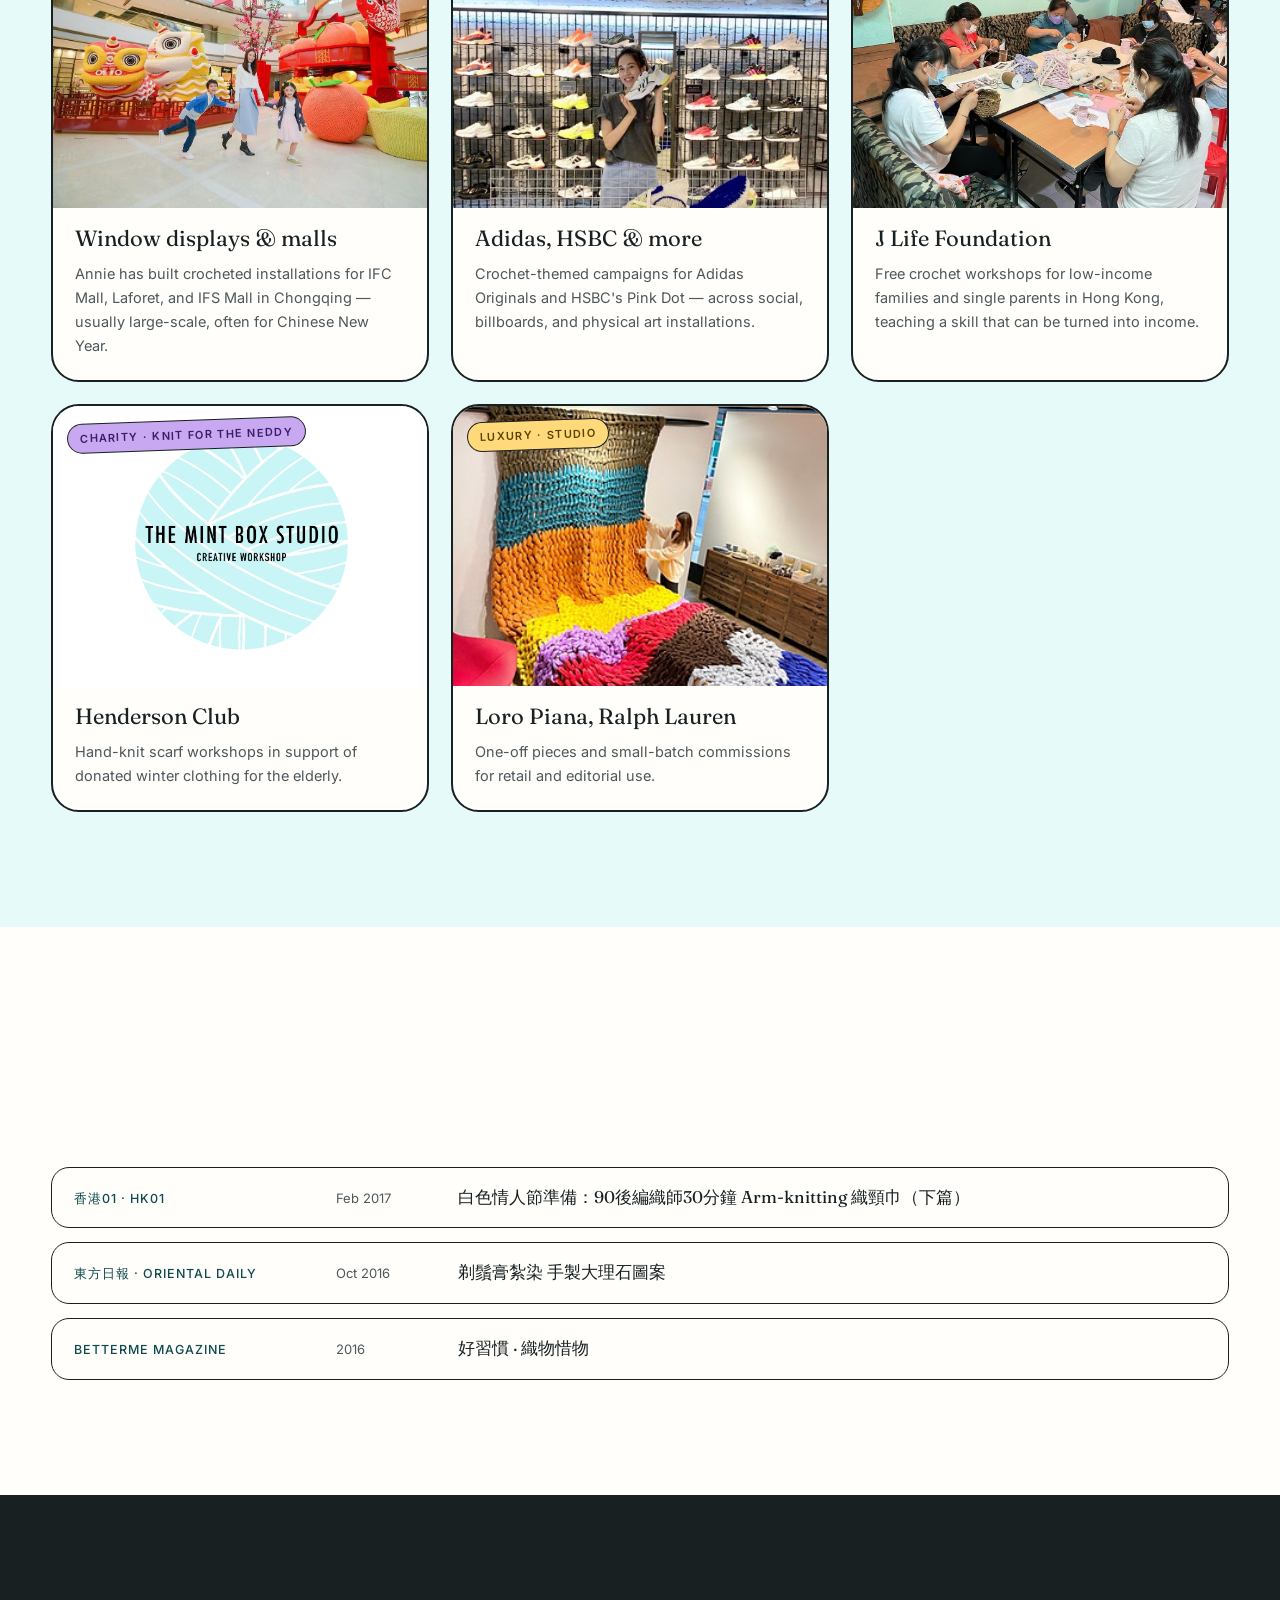
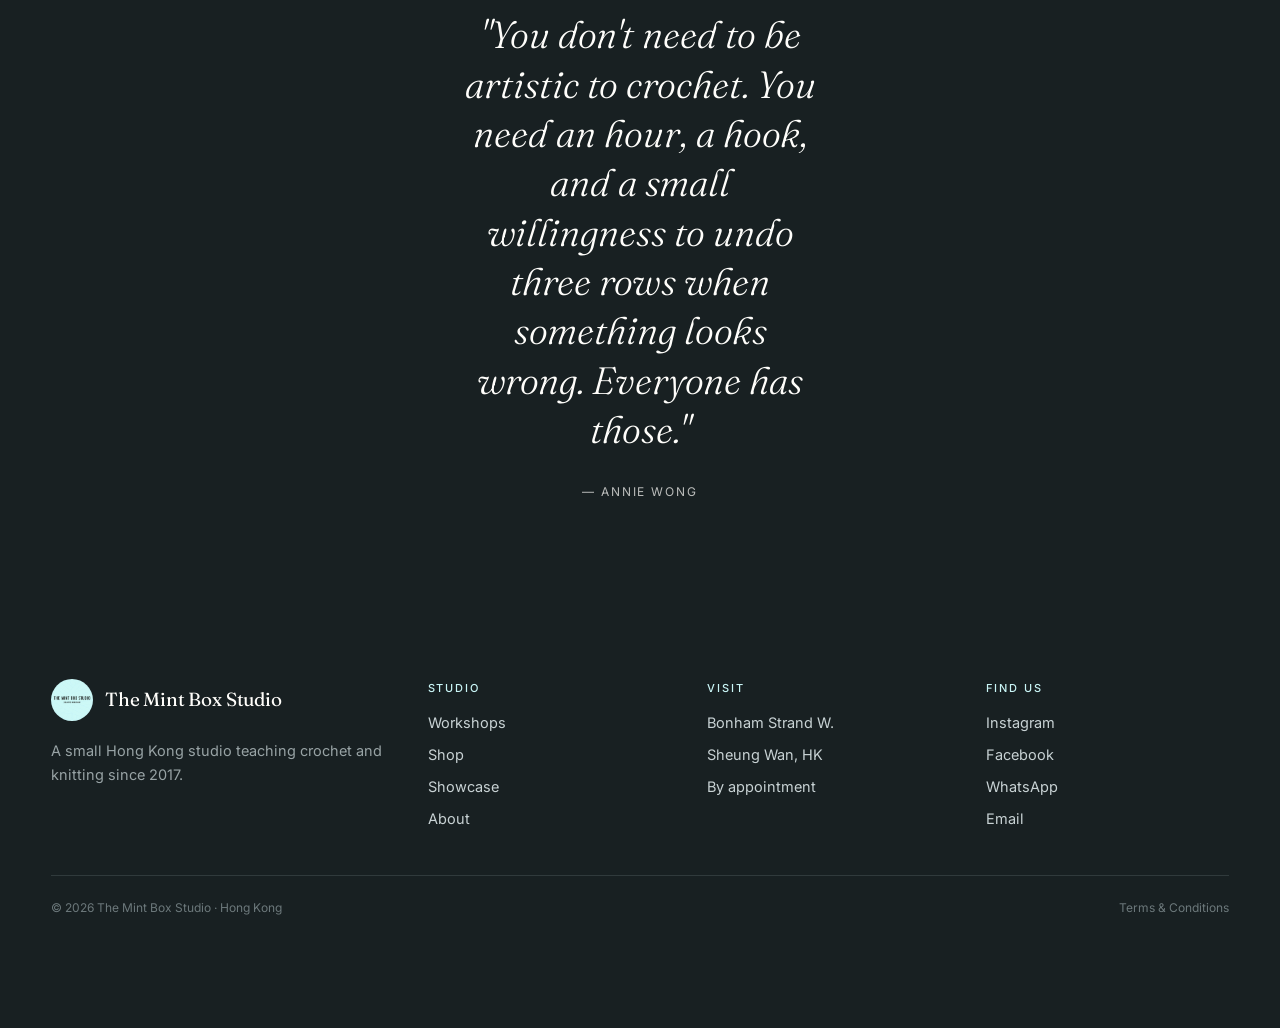
==== commit 95f02d21: "Replace abstract yarn balls with floating crochet motifs Drops the colored gradient circles in the a" ====
--- a/about.html
+++ b/about.html
@@ -22,7 +22,7 @@
 
 <div class="ambient" aria-hidden="true">
   <span class="ball b1"></span><span class="ball b2"></span><span class="ball b3"></span>
-  <span class="ball b4"></span><span class="ball b5"></span><span class="ball b6"></span>
+  <span class="ball b4"></span><span class="ball b5"></span><span class="ball b6"></span><span class="ball b7"></span><span class="ball b8"></span>
 </div>
 
 <header class="site-header">
--- a/style.css
+++ b/style.css
@@ -62,7 +62,7 @@
 
 p { margin: 0 0 1em; }
 
-/* ---------- ambient: drifting candy yarn balls ---------- */
+/* ---------- ambient: floating crochet motifs ---------- */
 .ambient {
   position: fixed;
   inset: 0;
@@ -72,30 +72,83 @@
 }
 .ball {
   position: absolute;
-  border-radius: 50%;
   opacity: 0;
-  transition: opacity 1.2s ease-out;
-  filter: drop-shadow(0 8px 16px rgba(0,0,0,0.05));
-  background: radial-gradient(circle at 32% 30%, rgba(255,255,255,.55), rgba(255,255,255,0) 55%),
-              repeating-linear-gradient(125deg, transparent 0 7px, rgba(255,255,255,.18) 7px 8px),
-              repeating-linear-gradient(35deg, transparent 0 9px, rgba(0,0,0,.05) 9px 10px),
-              var(--c, var(--mint));
-}
-.ambient.lit .ball { opacity: 0.9; }
-.ball.b1 { --c: var(--mint);    width: 130px; height: 130px; top: 6%;  left: 3%; }
-.ball.b2 { --c: var(--coral);   width: 90px;  height: 90px;  top: 22%; right: 5%; }
-.ball.b3 { --c: var(--butter);  width: 110px; height: 110px; top: 58%; left: 4%; }
-.ball.b4 { --c: var(--lavender);width: 80px;  height: 80px;  top: 78%; right: 8%; }
-.ball.b5 { --c: var(--sage);    width: 70px;  height: 70px;  top: 38%; left: 88%; }
-.ball.b6 { --c: var(--blush);   width: 95px;  height: 95px;  top: 92%; left: 32%; }
+  transition: opacity 1.4s ease-out, transform .5s cubic-bezier(.34,1.56,.64,1), filter .35s ease;
+  filter: drop-shadow(0 10px 18px rgba(20,30,35,.06));
+  background-image: url('images/crochet.svg');
+  background-repeat: no-repeat;
+  background-size: calc(2551px * var(--s)) calc(1530px * var(--s));
+  background-position: calc(var(--sx) * var(--s) * -1px) calc(var(--sy) * var(--s) * -1px);
+  width: calc(var(--sw) * var(--s) * 1px);
+  height: calc(var(--sh) * var(--s) * 1px);
+  pointer-events: auto;
+  cursor: default;
+  will-change: transform;
+}
+.ambient.lit .ball { opacity: 0.7; }
+.ball:hover {
+  opacity: 0.95 !important;
+  transform: scale(1.18) rotate(6deg) !important;
+  filter: drop-shadow(0 14px 26px rgba(20,30,35,.18));
+  z-index: 1;
+}
+
+/* per-element source rectangles, scale, and placement */
+.ball.b1 { --sx: 253;  --sy: 632;  --sw: 200; --sh: 230; --s: 0.55; top:  5%; left:  3%; animation: drift-a 22s ease-in-out infinite; }
+.ball.b2 { --sx: 876;  --sy: 455;  --sw: 264; --sh: 264; --s: 0.42; top: 20%; right: 4%; animation: drift-b 26s ease-in-out infinite; }
+.ball.b3 { --sx: 626;  --sy: 795;  --sw: 160; --sh: 243; --s: 0.46; top: 60%; left:  2%; animation: drift-c 28s ease-in-out infinite; }
+.ball.b4 { --sx: 226;  --sy: 978;  --sw: 286; --sh: 286; --s: 0.40; top: 78%; right: 5%; animation: drift-d 30s ease-in-out infinite; }
+.ball.b5 { --sx: 135;  --sy: 164;  --sw: 204; --sh: 227; --s: 0.45; top: 38%; left: 86%; animation: drift-a 24s ease-in-out infinite reverse; }
+.ball.b6 { --sx: 1545; --sy: 1327; --sw: 120; --sh: 121; --s: 0.70; top: 88%; left: 28%; animation: spin-slow 38s linear infinite; }
+.ball.b7 { --sx: 2024; --sy: 129;  --sw: 340; --sh: 354; --s: 0.30; top:  6%; left: 50%; animation: drift-b 32s ease-in-out infinite reverse; }
+.ball.b8 { --sx: 1147; --sy: 1107; --sw: 316; --sh: 243; --s: 0.32; top: 46%; right: 30%; animation: drift-c 34s ease-in-out infinite reverse; }
+
+@keyframes drift-a {
+  0%, 100% { translate: 0 0; rotate: 0deg; }
+  25%      { translate: 12px -14px; rotate: 4deg; }
+  50%      { translate: -4px -22px; rotate: 0deg; }
+  75%      { translate: -14px -8px; rotate: -3deg; }
+}
+@keyframes drift-b {
+  0%, 100% { translate: 0 0; rotate: 0deg; }
+  33%      { translate: -16px 12px; rotate: -5deg; }
+  66%      { translate: 10px 18px; rotate: 3deg; }
+}
+@keyframes drift-c {
+  0%, 100% { translate: 0 0; rotate: 0deg; }
+  20%      { translate: 14px 6px; rotate: 6deg; }
+  60%      { translate: -8px -16px; rotate: -2deg; }
+  80%      { translate: 6px 10px; rotate: 4deg; }
+}
+@keyframes drift-d {
+  0%, 100% { translate: 0 0; rotate: 0deg; }
+  40%      { translate: -10px -10px; rotate: -4deg; }
+  70%      { translate: 14px 8px; rotate: 5deg; }
+}
+@keyframes spin-slow {
+  from { rotate: 0deg; }
+  to   { rotate: 360deg; }
+}
+
+/* gentle pop on click */
+@keyframes ball-pop {
+  0%   { transform: scale(1) rotate(0deg); }
+  40%  { transform: scale(1.35) rotate(-12deg); }
+  70%  { transform: scale(0.95) rotate(8deg); }
+  100% { transform: scale(1) rotate(0deg); }
+}
+.ball.popping { animation: ball-pop .65s cubic-bezier(.34,1.56,.64,1) !important; }
+
 @media (max-width: 720px) {
-  .ball.b1 { width: 80px; height: 80px; }
-  .ball.b2 { width: 60px; height: 60px; }
-  .ball.b3 { width: 70px; height: 70px; left: -3%; }
-  .ball.b4 { width: 55px; height: 55px; }
-  .ball.b5 { display: none; }
-  .ball.b6 { width: 60px; height: 60px; }
-  .ambient.lit .ball { opacity: 0.7; }
+  .ball.b1 { --s: 0.34; }
+  .ball.b2 { --s: 0.28; }
+  .ball.b3 { --s: 0.26; }
+  .ball.b4 { --s: 0.26; }
+  .ball.b5 { --s: 0.20; }
+  .ball.b6 { --s: 0.50; }
+  .ball.b7 { display: none; }
+  .ball.b8 { display: none; }
+  .ambient.lit .ball { opacity: 0.55; }
 }
 
 /* ---------- layout primitives ---------- */
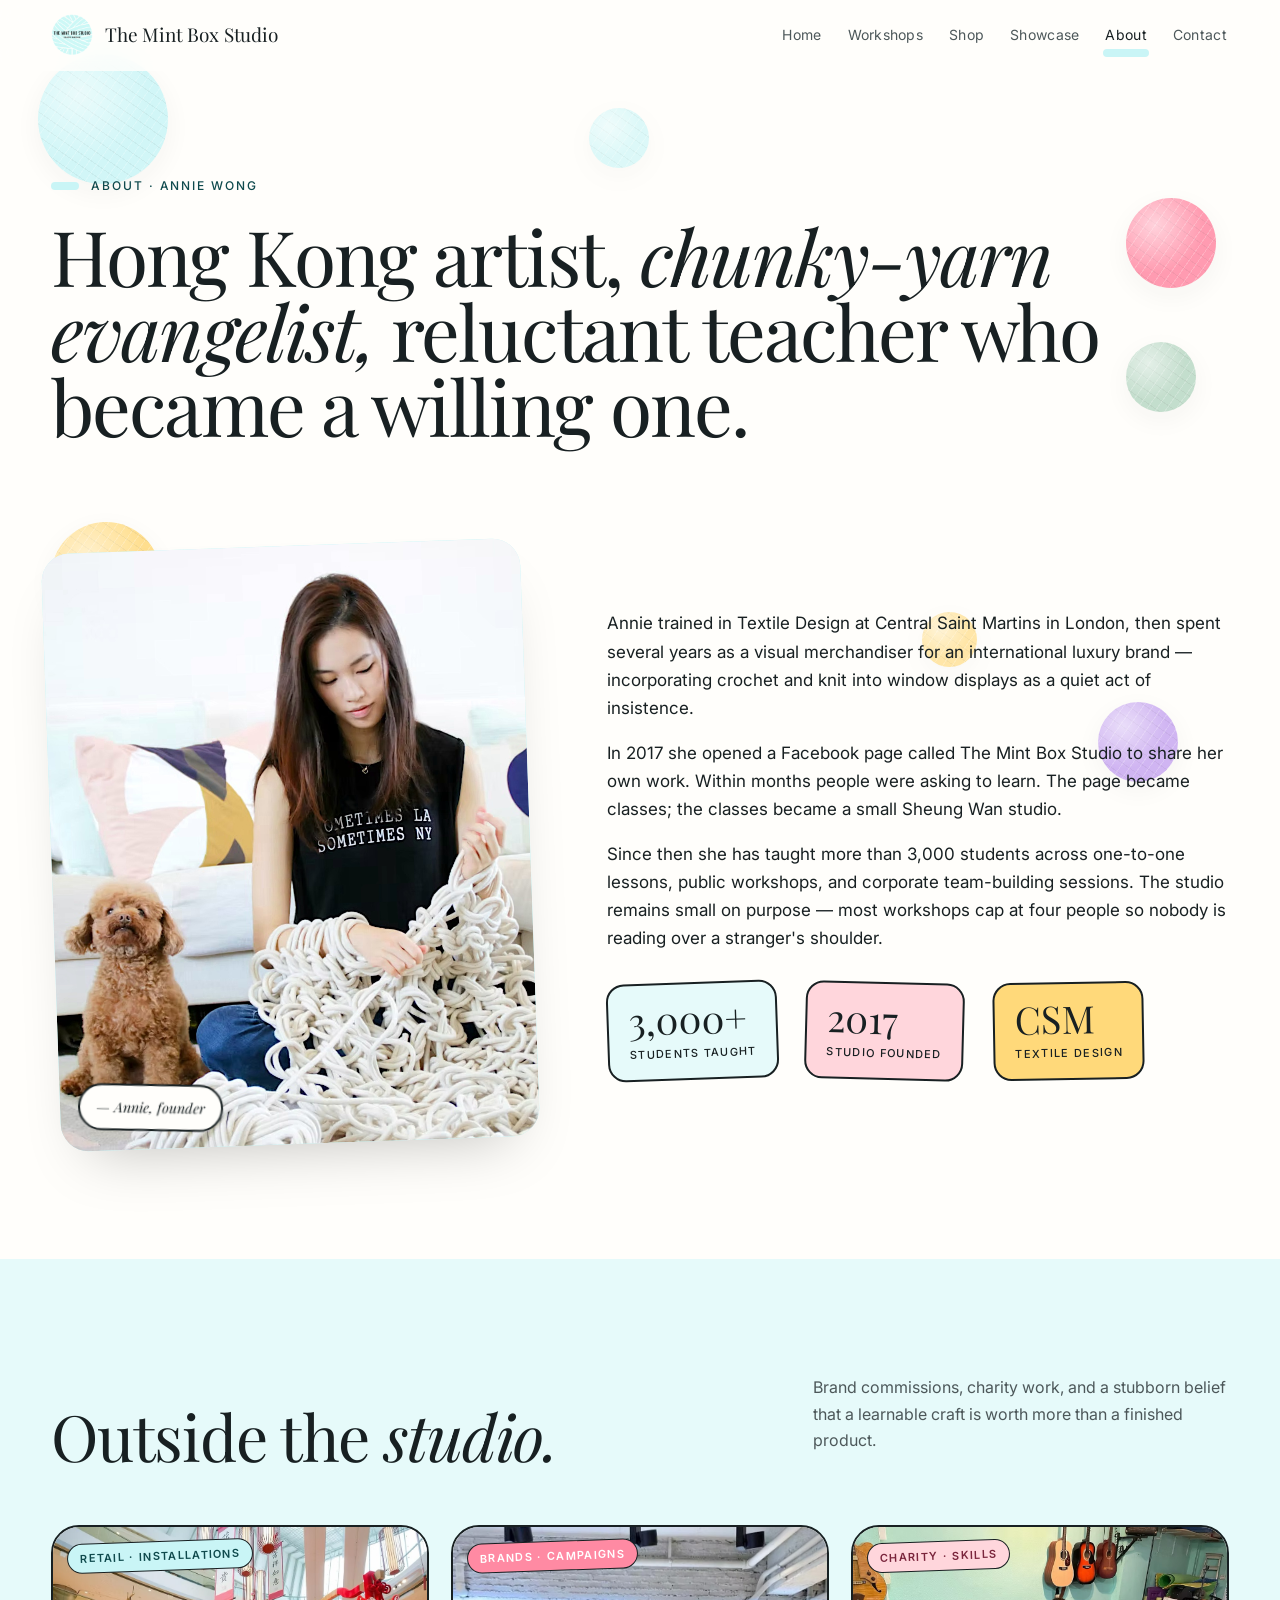
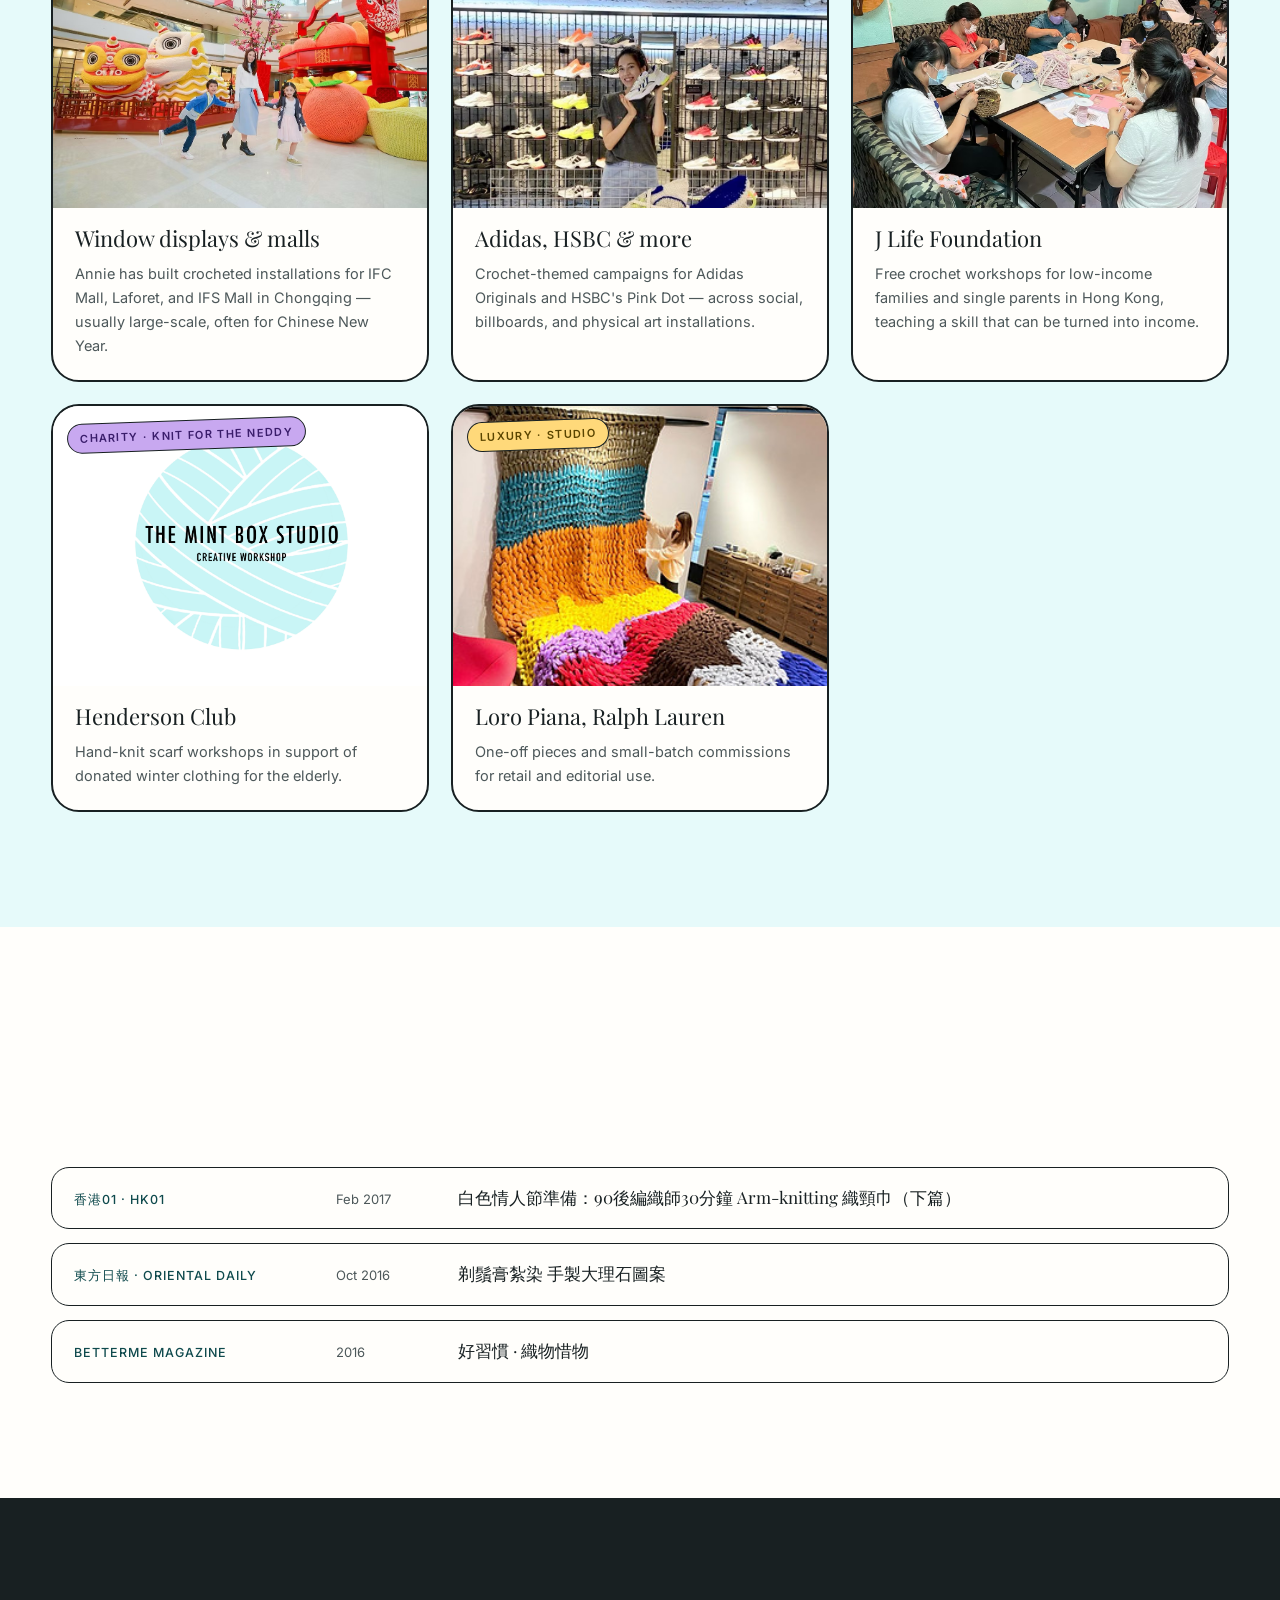
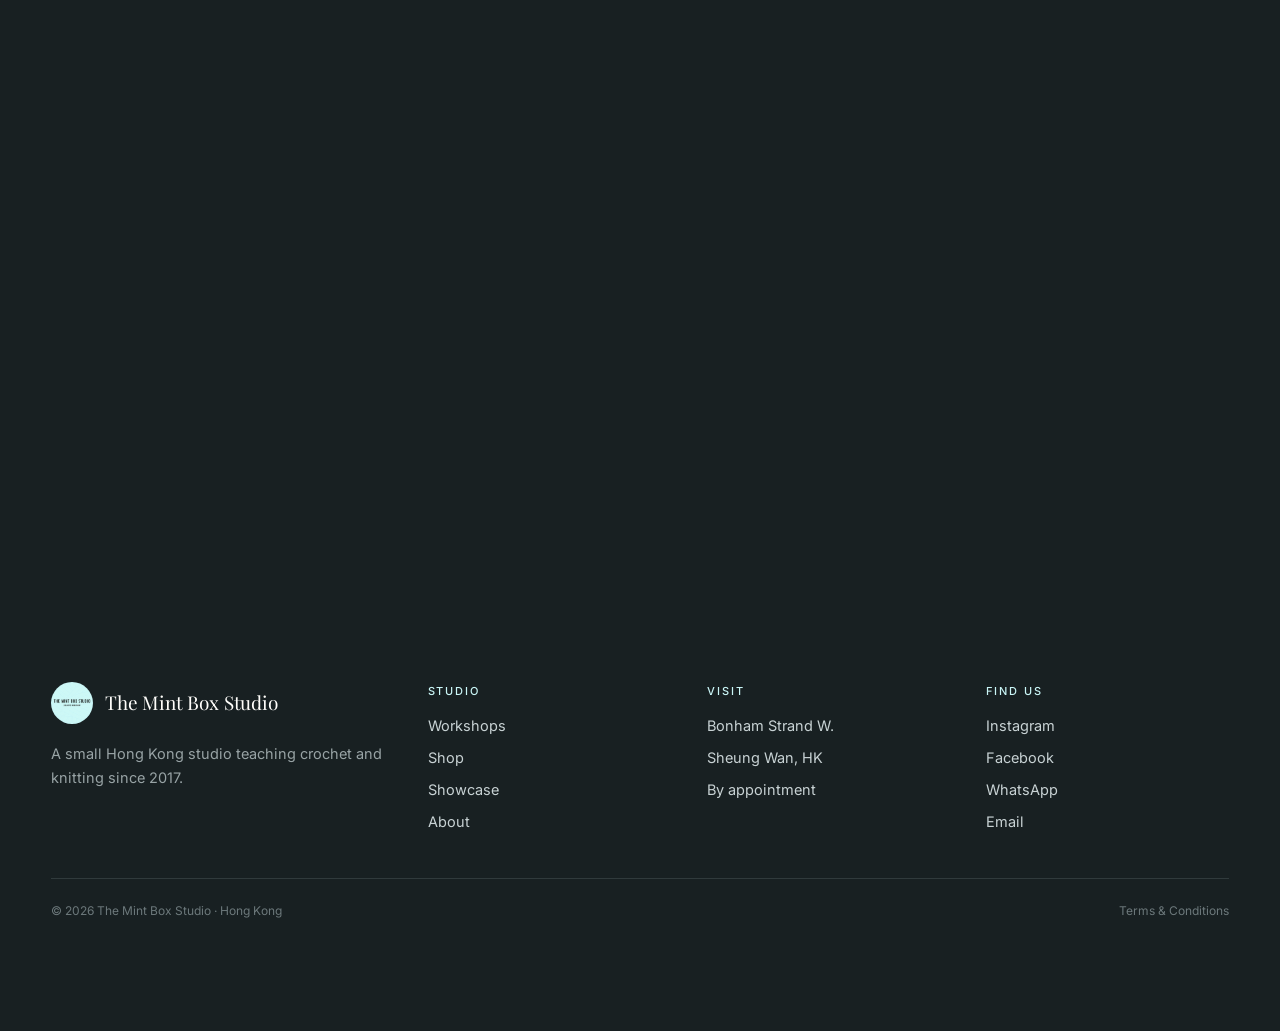
==== commit ffd389ed: "Drop status-bar tint, swap to Playfair, shrink buttons, tighten hero copy" ====
--- a/about.html
+++ b/about.html
@@ -5,7 +5,7 @@
 <meta name="viewport" content="width=device-width, initial-scale=1, viewport-fit=cover" />
 <title>About Annie Wong — The Mint Box Studio</title>
 <meta name="description" content="Annie Wong is a Hong Kong-based artist working in chunky-yarn crochet. The Mint Box Studio opened in 2017 and has taught more than 3,000 students." />
-<meta name="theme-color" content="#c9f5f6" />
+<meta name="theme-color" content="#fffefb" />
 <meta property="og:title" content="About — The Mint Box Studio" />
 <meta property="og:description" content="Annie Wong, founder of The Mint Box Studio in Hong Kong." />
 <meta property="og:type" content="website" />
@@ -14,7 +14,7 @@
 <link rel="canonical" href="https://www.mintbox.hk/about.html" />
 <link rel="preconnect" href="https://fonts.googleapis.com" />
 <link rel="preconnect" href="https://fonts.gstatic.com" crossorigin />
-<link href="https://fonts.googleapis.com/css2?family=Fraunces:ital,opsz,wght@0,9..144,300;0,9..144,400;0,9..144,500;1,9..144,300;1,9..144,400&family=Inter:wght@300;400;500;600&display=swap" rel="stylesheet" />
+<link href="https://fonts.googleapis.com/css2?family=Playfair+Display:ital,wght@0,400;0,500;0,600;1,400&family=Inter:wght@300;400;500;600&display=swap" rel="stylesheet" />
 <link rel="stylesheet" href="style.css" />
 <link rel="icon" type="image/png" href="images/logo.png" />
 </head>
--- a/style.css
+++ b/style.css
@@ -52,7 +52,7 @@
 button { font: inherit; cursor: pointer; }
 
 h1, h2, h3, h4 {
-  font-family: 'Fraunces', 'Cormorant Garamond', Georgia, serif;
+  font-family: 'Playfair Display', Georgia, serif;
   font-weight: 400;
   letter-spacing: -0.015em;
   color: var(--ink);
@@ -62,7 +62,7 @@
 
 p { margin: 0 0 1em; }
 
-/* ---------- ambient: floating crochet motifs ---------- */
+/* ---------- ambient: drifting candy yarn balls ---------- */
 .ambient {
   position: fixed;
   inset: 0;
@@ -72,83 +72,63 @@
 }
 .ball {
   position: absolute;
+  border-radius: 50%;
   opacity: 0;
-  transition: opacity 1.4s ease-out, transform .5s cubic-bezier(.34,1.56,.64,1), filter .35s ease;
-  filter: drop-shadow(0 10px 18px rgba(20,30,35,.06));
-  background-image: url('images/crochet.svg');
-  background-repeat: no-repeat;
-  background-size: calc(2551px * var(--s)) calc(1530px * var(--s));
-  background-position: calc(var(--sx) * var(--s) * -1px) calc(var(--sy) * var(--s) * -1px);
-  width: calc(var(--sw) * var(--s) * 1px);
-  height: calc(var(--sh) * var(--s) * 1px);
-  pointer-events: auto;
-  cursor: default;
+  transition: opacity 1.2s ease-out;
+  filter: drop-shadow(0 8px 16px rgba(0,0,0,0.05));
+  background:
+    radial-gradient(circle at 32% 30%, rgba(255,255,255,.55), rgba(255,255,255,0) 55%),
+    repeating-linear-gradient(125deg, transparent 0 7px, rgba(255,255,255,.20) 7px 8px),
+    repeating-linear-gradient(35deg,  transparent 0 9px, rgba(0,0,0,.05) 9px 10px),
+    var(--c, var(--mint));
   will-change: transform;
 }
-.ambient.lit .ball { opacity: 0.7; }
-.ball:hover {
-  opacity: 0.95 !important;
-  transform: scale(1.18) rotate(6deg) !important;
-  filter: drop-shadow(0 14px 26px rgba(20,30,35,.18));
-  z-index: 1;
-}
-
-/* per-element source rectangles, scale, and placement */
-.ball.b1 { --sx: 253;  --sy: 632;  --sw: 200; --sh: 230; --s: 0.55; top:  5%; left:  3%; animation: drift-a 22s ease-in-out infinite; }
-.ball.b2 { --sx: 876;  --sy: 455;  --sw: 264; --sh: 264; --s: 0.42; top: 20%; right: 4%; animation: drift-b 26s ease-in-out infinite; }
-.ball.b3 { --sx: 626;  --sy: 795;  --sw: 160; --sh: 243; --s: 0.46; top: 60%; left:  2%; animation: drift-c 28s ease-in-out infinite; }
-.ball.b4 { --sx: 226;  --sy: 978;  --sw: 286; --sh: 286; --s: 0.40; top: 78%; right: 5%; animation: drift-d 30s ease-in-out infinite; }
-.ball.b5 { --sx: 135;  --sy: 164;  --sw: 204; --sh: 227; --s: 0.45; top: 38%; left: 86%; animation: drift-a 24s ease-in-out infinite reverse; }
-.ball.b6 { --sx: 1545; --sy: 1327; --sw: 120; --sh: 121; --s: 0.70; top: 88%; left: 28%; animation: spin-slow 38s linear infinite; }
-.ball.b7 { --sx: 2024; --sy: 129;  --sw: 340; --sh: 354; --s: 0.30; top:  6%; left: 50%; animation: drift-b 32s ease-in-out infinite reverse; }
-.ball.b8 { --sx: 1147; --sy: 1107; --sw: 316; --sh: 243; --s: 0.32; top: 46%; right: 30%; animation: drift-c 34s ease-in-out infinite reverse; }
+.ambient.lit .ball { opacity: 0.85; }
+
+.ball.b1 { --c: var(--mint);     width: 130px; height: 130px; top:  6%; left:  3%; animation: drift-a 18s ease-in-out infinite; }
+.ball.b2 { --c: var(--coral);    width:  90px; height:  90px; top: 22%; right: 5%; animation: drift-b 22s ease-in-out infinite; }
+.ball.b3 { --c: var(--butter);   width: 110px; height: 110px; top: 58%; left:  4%; animation: drift-c 26s ease-in-out infinite; }
+.ball.b4 { --c: var(--lavender); width:  80px; height:  80px; top: 78%; right: 8%; animation: drift-d 24s ease-in-out infinite; }
+.ball.b5 { --c: var(--sage);     width:  70px; height:  70px; top: 38%; left: 88%; animation: drift-a 28s ease-in-out infinite reverse; }
+.ball.b6 { --c: var(--blush);    width:  95px; height:  95px; top: 92%; left: 32%; animation: drift-b 30s ease-in-out infinite reverse; }
+.ball.b7 { --c: var(--mint);     width:  60px; height:  60px; top: 12%; left: 46%; animation: drift-c 32s ease-in-out infinite; opacity: 0; }
+.ball.b8 { --c: var(--butter);   width:  55px; height:  55px; top: 68%; left: 72%; animation: drift-d 20s ease-in-out infinite reverse; opacity: 0; }
+.ambient.lit .ball.b7,
+.ambient.lit .ball.b8 { opacity: 0.65; }
 
 @keyframes drift-a {
-  0%, 100% { translate: 0 0; rotate: 0deg; }
-  25%      { translate: 12px -14px; rotate: 4deg; }
-  50%      { translate: -4px -22px; rotate: 0deg; }
-  75%      { translate: -14px -8px; rotate: -3deg; }
+  0%, 100% { translate: 0 0;          rotate: 0deg; }
+  25%      { translate: 14px -16px;   rotate: 4deg; }
+  50%      { translate: -4px -24px;   rotate: 0deg; }
+  75%      { translate: -16px -10px;  rotate: -4deg; }
 }
 @keyframes drift-b {
-  0%, 100% { translate: 0 0; rotate: 0deg; }
-  33%      { translate: -16px 12px; rotate: -5deg; }
-  66%      { translate: 10px 18px; rotate: 3deg; }
+  0%, 100% { translate: 0 0;          rotate: 0deg; }
+  33%      { translate: -18px 14px;   rotate: -6deg; }
+  66%      { translate: 12px 22px;    rotate: 4deg; }
 }
 @keyframes drift-c {
-  0%, 100% { translate: 0 0; rotate: 0deg; }
-  20%      { translate: 14px 6px; rotate: 6deg; }
-  60%      { translate: -8px -16px; rotate: -2deg; }
-  80%      { translate: 6px 10px; rotate: 4deg; }
+  0%, 100% { translate: 0 0;          rotate: 0deg; }
+  20%      { translate: 16px 8px;     rotate: 6deg; }
+  55%      { translate: -10px -18px;  rotate: -3deg; }
+  80%      { translate: 8px 12px;     rotate: 4deg; }
 }
 @keyframes drift-d {
-  0%, 100% { translate: 0 0; rotate: 0deg; }
-  40%      { translate: -10px -10px; rotate: -4deg; }
-  70%      { translate: 14px 8px; rotate: 5deg; }
-}
-@keyframes spin-slow {
-  from { rotate: 0deg; }
-  to   { rotate: 360deg; }
-}
-
-/* gentle pop on click */
-@keyframes ball-pop {
-  0%   { transform: scale(1) rotate(0deg); }
-  40%  { transform: scale(1.35) rotate(-12deg); }
-  70%  { transform: scale(0.95) rotate(8deg); }
-  100% { transform: scale(1) rotate(0deg); }
-}
-.ball.popping { animation: ball-pop .65s cubic-bezier(.34,1.56,.64,1) !important; }
+  0%, 100% { translate: 0 0;          rotate: 0deg; }
+  40%      { translate: -12px -12px;  rotate: -5deg; }
+  70%      { translate: 16px 10px;    rotate: 6deg; }
+}
 
 @media (max-width: 720px) {
-  .ball.b1 { --s: 0.34; }
-  .ball.b2 { --s: 0.28; }
-  .ball.b3 { --s: 0.26; }
-  .ball.b4 { --s: 0.26; }
-  .ball.b5 { --s: 0.20; }
-  .ball.b6 { --s: 0.50; }
+  .ball.b1 { width: 80px; height: 80px; }
+  .ball.b2 { width: 60px; height: 60px; }
+  .ball.b3 { width: 70px; height: 70px; left: -3%; }
+  .ball.b4 { width: 55px; height: 55px; }
+  .ball.b5 { display: none; }
+  .ball.b6 { width: 60px; height: 60px; }
   .ball.b7 { display: none; }
   .ball.b8 { display: none; }
-  .ambient.lit .ball { opacity: 0.55; }
+  .ambient.lit .ball { opacity: 0.65; }
 }
 
 /* ---------- layout primitives ---------- */
@@ -186,7 +166,7 @@
   display: inline-flex;
   align-items: center;
   gap: 12px;
-  font-family: 'Fraunces', serif;
+  font-family: 'Playfair Display', Georgia, serif;
   font-size: 19px;
   letter-spacing: -0.01em;
 }
@@ -274,7 +254,7 @@
     transform: translateY(-110%);
     transition: transform .4s cubic-bezier(.4,.0,.2,1);
     font-size: 22px;
-    font-family: 'Fraunces', serif;
+    font-family: 'Playfair Display', Georgia, serif;
   }
   .nav.open { transform: translateY(0); }
   .nav a { padding: 14px 0; border-bottom: 1px dashed var(--line); }
@@ -287,13 +267,13 @@
 .btn {
   display: inline-flex;
   align-items: center;
-  gap: 10px;
-  padding: 16px 30px;
-  border-radius: 999px;
-  font-size: 15px;
+  gap: 8px;
+  padding: 11px 22px;
+  border-radius: 999px;
+  font-size: 14px;
   font-weight: 500;
   letter-spacing: 0.01em;
-  border: 2px solid var(--ink);
+  border: 1.5px solid var(--ink);
   background: var(--ink);
   color: var(--cream);
   transition: transform .2s cubic-bezier(.34,1.56,.64,1), background .25s ease;
@@ -438,7 +418,7 @@
   z-index: 10;
   background: var(--butter);
   color: #5a4500;
-  font-family: 'Fraunces', serif;
+  font-family: 'Playfair Display', Georgia, serif;
   font-style: italic;
   font-size: 14px;
   padding: 14px 18px;
@@ -543,7 +523,7 @@
   background: var(--cream);
   padding: 10px 16px;
   border-radius: 999px;
-  font-family: 'Fraunces', serif;
+  font-family: 'Playfair Display', Georgia, serif;
   font-style: italic;
   font-size: 14px;
   border: 2px solid var(--ink);
@@ -572,7 +552,7 @@
 .stat:nth-child(2) { background: var(--blush); --rot: 1.5deg; }
 .stat:nth-child(3) { background: var(--butter); --rot: -1deg; }
 .stat .n {
-  font-family: 'Fraunces', serif;
+  font-family: 'Playfair Display', Georgia, serif;
   font-size: 38px;
   color: var(--ink);
   display: block;
@@ -651,7 +631,7 @@
   gap: 10px;
 }
 .ws-card .name {
-  font-family: 'Fraunces', serif;
+  font-family: 'Playfair Display', Georgia, serif;
   font-size: 22px;
   line-height: 1.18;
   color: var(--ink);
@@ -667,7 +647,7 @@
   font-size: 14px;
 }
 .ws-card .price {
-  font-family: 'Fraunces', serif;
+  font-family: 'Playfair Display', Georgia, serif;
   font-size: 22px;
   color: var(--ink);
 }
@@ -703,7 +683,7 @@
   box-shadow: 0 18px 30px -22px rgba(20, 30, 35, 0.25);
 }
 .ws-tile .name {
-  font-family: 'Fraunces', serif;
+  font-family: 'Playfair Display', Georgia, serif;
   font-size: 19px;
   line-height: 1.2;
 }
@@ -717,7 +697,7 @@
   color: var(--ink-soft);
 }
 .ws-tile .price {
-  font-family: 'Fraunces', serif;
+  font-family: 'Playfair Display', Georgia, serif;
   font-size: 18px;
   color: var(--ink);
 }
@@ -750,7 +730,128 @@
 .bk .arr { transition: transform .25s ease; }
 .bk:hover .arr { transform: translateX(3px); }
 
-/* ---------- showcase mosaic ---------- */
+/* ---------- showcase: dense IG-style grid with click-to-enlarge ---------- */
+.sh-grid {
+  display: grid;
+  grid-template-columns: repeat(8, 1fr);
+  gap: 6px;
+}
+.sh-tile {
+  position: relative;
+  aspect-ratio: 1 / 1;
+  overflow: hidden;
+  border-radius: 6px;
+  background: var(--mint);
+  border: 1px solid rgba(20,30,35,.08);
+  cursor: zoom-in;
+  user-select: none;
+  -webkit-user-select: none;
+  -webkit-tap-highlight-color: transparent;
+  transition: transform .25s ease, box-shadow .25s ease;
+}
+.sh-tile img,
+.sh-tile video {
+  width: 100%; height: 100%;
+  object-fit: cover;
+  display: block;
+  pointer-events: none;
+}
+.sh-tile:hover {
+  transform: translateY(-2px);
+  box-shadow: 0 10px 20px -12px rgba(20,30,35,.25);
+  z-index: 1;
+}
+.sh-tile .sh-vid {
+  position: absolute;
+  top: 6px; right: 6px;
+  width: 22px; height: 22px;
+  display: flex;
+  align-items: center;
+  justify-content: center;
+  background: rgba(20,30,35,.7);
+  color: var(--cream);
+  border-radius: 50%;
+  font-size: 10px;
+  padding-left: 1px;
+  pointer-events: none;
+}
+@media (max-width: 1100px) { .sh-grid { grid-template-columns: repeat(6, 1fr); } }
+@media (max-width: 720px)  { .sh-grid { grid-template-columns: repeat(4, 1fr); gap: 4px; } }
+@media (max-width: 480px)  { .sh-grid { grid-template-columns: repeat(3, 1fr); gap: 4px; } }
+
+/* lightbox */
+.sh-lightbox {
+  position: fixed;
+  inset: 0;
+  background: rgba(15,22,26,.92);
+  display: none;
+  align-items: center;
+  justify-content: center;
+  z-index: 100;
+  padding: 24px;
+  opacity: 0;
+  transition: opacity .25s ease, background .2s ease;
+  cursor: zoom-out;
+}
+.sh-lightbox.open {
+  display: flex;
+  opacity: 1;
+}
+/* don't dim the screen behind HDR-capable videos — keep the surroundings
+   bright so the OS doesn't tone-map / lower brightness */
+.sh-lightbox.video {
+  background: rgba(255, 254, 251, 0.88);
+}
+.sh-lightbox.video .sh-close {
+  background: rgba(20, 30, 35, 0.18);
+  color: var(--ink);
+}
+.sh-lightbox.video .sh-close:hover { background: rgba(20, 30, 35, 0.32); }
+.sh-lightbox img,
+.sh-lightbox video {
+  max-width: min(96vw, 1400px);
+  max-height: 92vh;
+  width: auto;
+  height: auto;
+  display: block;
+  border-radius: 10px;
+  box-shadow: 0 40px 80px -30px rgba(0,0,0,.6);
+  background: #000;
+}
+.sh-lightbox .sh-close {
+  position: absolute;
+  top: 18px; right: 18px;
+  width: 42px; height: 42px;
+  border-radius: 50%;
+  background: rgba(255,255,255,.12);
+  color: var(--cream);
+  border: 0;
+  font-size: 22px;
+  line-height: 1;
+  cursor: pointer;
+  display: flex;
+  align-items: center;
+  justify-content: center;
+  transition: background .2s ease, transform .2s ease;
+}
+.sh-lightbox .sh-close:hover { background: rgba(255,255,255,.22); transform: scale(1.05); }
+@media (max-width: 720px) {
+  .sh-lightbox { padding: 0; }
+  .sh-lightbox img,
+  .sh-lightbox video {
+    max-width: 100vw;
+    max-height: 100vh;
+    width: 100vw;
+    border-radius: 0;
+  }
+  .sh-lightbox .sh-close {
+    top: 12px; right: 12px;
+    width: 38px; height: 38px;
+  }
+}
+body.sh-locked { overflow: hidden; }
+
+/* ---------- showcase mosaic (legacy) ---------- */
 .mosaic {
   display: grid;
   grid-template-columns: repeat(12, 1fr);
@@ -775,7 +876,7 @@
   background: var(--cream);
   padding: 8px 14px;
   border-radius: 999px;
-  font-family: 'Fraunces', serif;
+  font-family: 'Playfair Display', Georgia, serif;
   font-style: italic;
   font-size: 14px;
   border: 2px solid var(--ink);
@@ -808,7 +909,7 @@
   border: 2px solid var(--ink);
   padding: 10px 22px;
   border-radius: 999px;
-  font-family: 'Fraunces', serif;
+  font-family: 'Playfair Display', Georgia, serif;
   font-style: italic;
   font-size: 17px;
   color: var(--ink);
@@ -826,7 +927,7 @@
   margin: 0 auto;
 }
 .quote blockquote {
-  font-family: 'Fraunces', serif;
+  font-family: 'Playfair Display', Georgia, serif;
   font-style: italic;
   font-weight: 300;
   font-size: clamp(24px, 3vw, 38px);
@@ -1005,7 +1106,7 @@
   color: var(--ink-soft);
 }
 .press-list .press-title {
-  font-family: 'Fraunces', serif;
+  font-family: 'Playfair Display', Georgia, serif;
   font-size: 17px;
   line-height: 1.35;
   color: var(--ink);
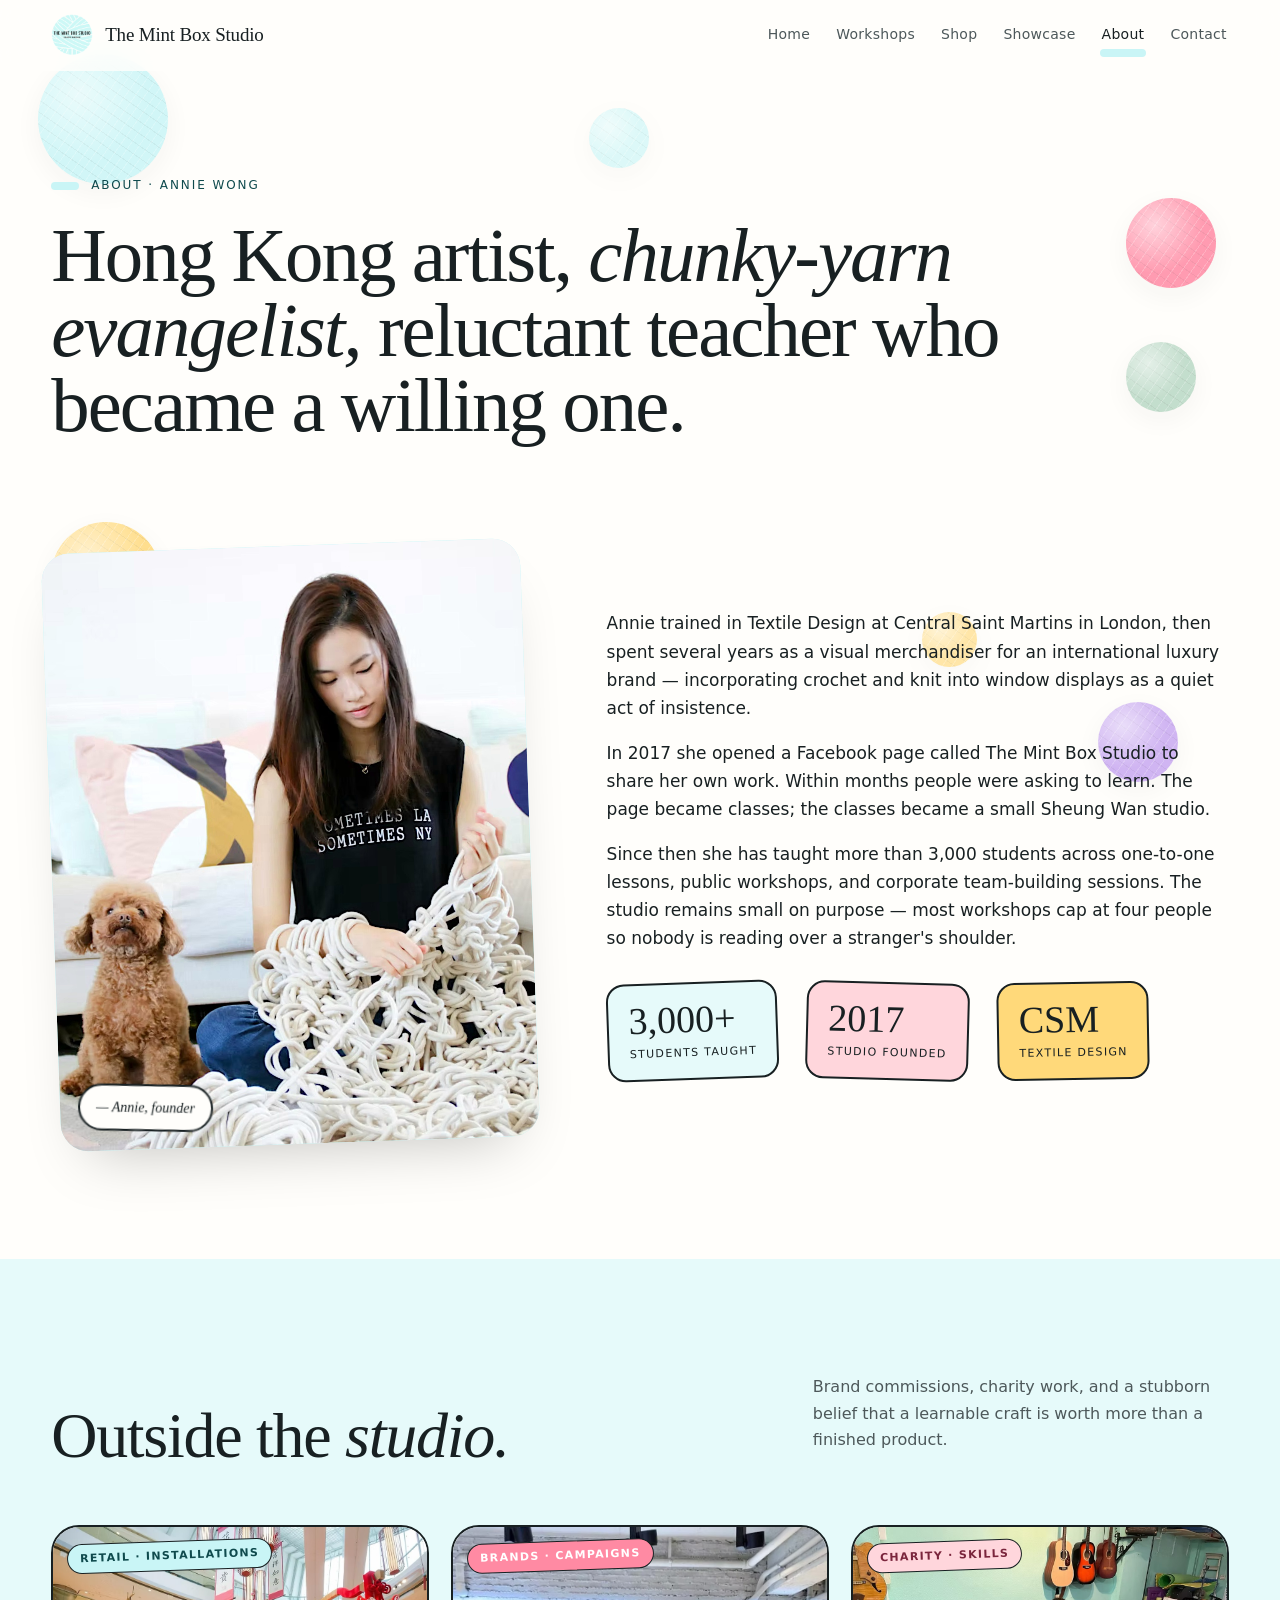
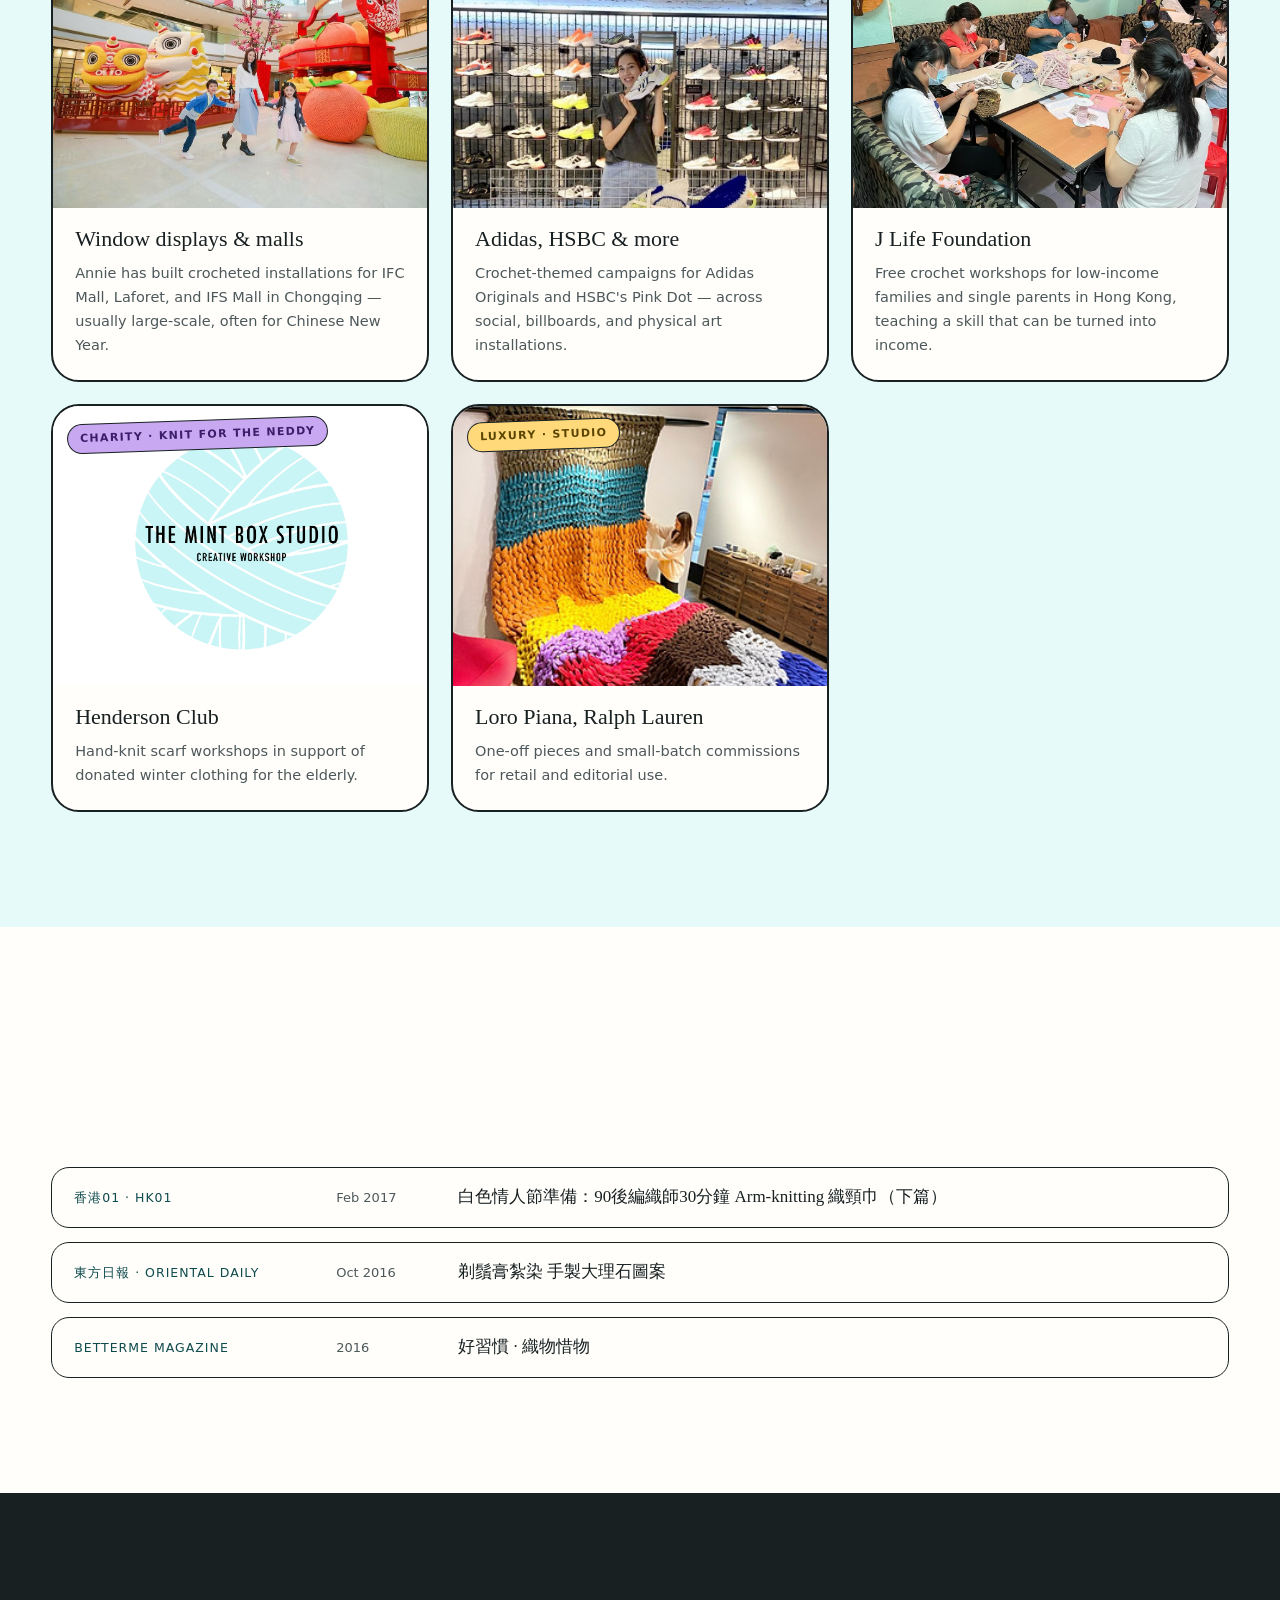
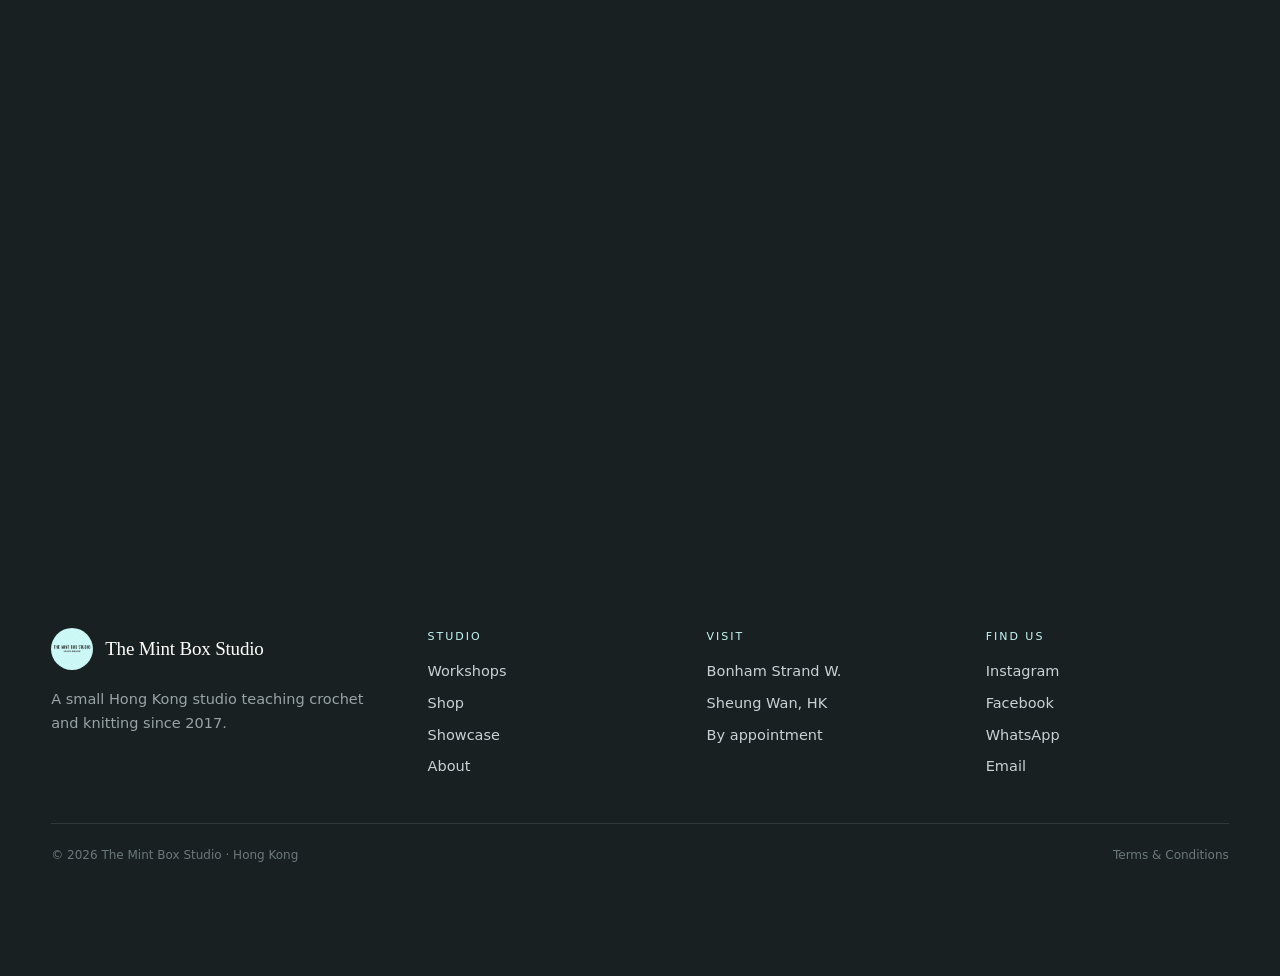
==== commit 122ae3d8: "Drop Google fonts for system fonts; trim hero to one line of lead" ====
--- a/about.html
+++ b/about.html
@@ -12,9 +12,6 @@
 <meta property="og:url" content="https://www.mintbox.hk/about.html" />
 <meta property="og:image" content="https://www.mintbox.hk/images/annie.jpg" />
 <link rel="canonical" href="https://www.mintbox.hk/about.html" />
-<link rel="preconnect" href="https://fonts.googleapis.com" />
-<link rel="preconnect" href="https://fonts.gstatic.com" crossorigin />
-<link href="https://fonts.googleapis.com/css2?family=Playfair+Display:ital,wght@0,400;0,500;0,600;1,400&family=Inter:wght@300;400;500;600&display=swap" rel="stylesheet" />
 <link rel="stylesheet" href="style.css" />
 <link rel="icon" type="image/png" href="images/logo.png" />
 </head>
--- a/style.css
+++ b/style.css
@@ -37,7 +37,7 @@
 body {
   margin: 0;
   overflow-x: clip;
-  font-family: 'Inter', system-ui, -apple-system, 'Helvetica Neue', sans-serif;
+  font-family: -apple-system, BlinkMacSystemFont, 'Segoe UI', system-ui, sans-serif;
   font-weight: 400;
   font-size: 16.5px;
   line-height: 1.65;
@@ -52,7 +52,7 @@
 button { font: inherit; cursor: pointer; }
 
 h1, h2, h3, h4 {
-  font-family: 'Playfair Display', Georgia, serif;
+  font-family: Georgia, 'Times New Roman', serif;
   font-weight: 400;
   letter-spacing: -0.015em;
   color: var(--ink);
@@ -166,7 +166,7 @@
   display: inline-flex;
   align-items: center;
   gap: 12px;
-  font-family: 'Playfair Display', Georgia, serif;
+  font-family: Georgia, 'Times New Roman', serif;
   font-size: 19px;
   letter-spacing: -0.01em;
 }
@@ -254,7 +254,7 @@
     transform: translateY(-110%);
     transition: transform .4s cubic-bezier(.4,.0,.2,1);
     font-size: 22px;
-    font-family: 'Playfair Display', Georgia, serif;
+    font-family: Georgia, 'Times New Roman', serif;
   }
   .nav.open { transform: translateY(0); }
   .nav a { padding: 14px 0; border-bottom: 1px dashed var(--line); }
@@ -418,7 +418,7 @@
   z-index: 10;
   background: var(--butter);
   color: #5a4500;
-  font-family: 'Playfair Display', Georgia, serif;
+  font-family: Georgia, 'Times New Roman', serif;
   font-style: italic;
   font-size: 14px;
   padding: 14px 18px;
@@ -523,7 +523,7 @@
   background: var(--cream);
   padding: 10px 16px;
   border-radius: 999px;
-  font-family: 'Playfair Display', Georgia, serif;
+  font-family: Georgia, 'Times New Roman', serif;
   font-style: italic;
   font-size: 14px;
   border: 2px solid var(--ink);
@@ -552,7 +552,7 @@
 .stat:nth-child(2) { background: var(--blush); --rot: 1.5deg; }
 .stat:nth-child(3) { background: var(--butter); --rot: -1deg; }
 .stat .n {
-  font-family: 'Playfair Display', Georgia, serif;
+  font-family: Georgia, 'Times New Roman', serif;
   font-size: 38px;
   color: var(--ink);
   display: block;
@@ -631,7 +631,7 @@
   gap: 10px;
 }
 .ws-card .name {
-  font-family: 'Playfair Display', Georgia, serif;
+  font-family: Georgia, 'Times New Roman', serif;
   font-size: 22px;
   line-height: 1.18;
   color: var(--ink);
@@ -647,7 +647,7 @@
   font-size: 14px;
 }
 .ws-card .price {
-  font-family: 'Playfair Display', Georgia, serif;
+  font-family: Georgia, 'Times New Roman', serif;
   font-size: 22px;
   color: var(--ink);
 }
@@ -683,7 +683,7 @@
   box-shadow: 0 18px 30px -22px rgba(20, 30, 35, 0.25);
 }
 .ws-tile .name {
-  font-family: 'Playfair Display', Georgia, serif;
+  font-family: Georgia, 'Times New Roman', serif;
   font-size: 19px;
   line-height: 1.2;
 }
@@ -697,7 +697,7 @@
   color: var(--ink-soft);
 }
 .ws-tile .price {
-  font-family: 'Playfair Display', Georgia, serif;
+  font-family: Georgia, 'Times New Roman', serif;
   font-size: 18px;
   color: var(--ink);
 }
@@ -714,7 +714,7 @@
   color: var(--ink);
   border: 1.5px solid var(--ink);
   border-radius: 999px;
-  font-family: 'Inter', sans-serif;
+  font-family: -apple-system, BlinkMacSystemFont, 'Segoe UI', system-ui, sans-serif;
   font-weight: 500;
   font-size: 13.5px;
   letter-spacing: 0.02em;
@@ -876,7 +876,7 @@
   background: var(--cream);
   padding: 8px 14px;
   border-radius: 999px;
-  font-family: 'Playfair Display', Georgia, serif;
+  font-family: Georgia, 'Times New Roman', serif;
   font-style: italic;
   font-size: 14px;
   border: 2px solid var(--ink);
@@ -909,7 +909,7 @@
   border: 2px solid var(--ink);
   padding: 10px 22px;
   border-radius: 999px;
-  font-family: 'Playfair Display', Georgia, serif;
+  font-family: Georgia, 'Times New Roman', serif;
   font-style: italic;
   font-size: 17px;
   color: var(--ink);
@@ -927,7 +927,7 @@
   margin: 0 auto;
 }
 .quote blockquote {
-  font-family: 'Playfair Display', Georgia, serif;
+  font-family: Georgia, 'Times New Roman', serif;
   font-style: italic;
   font-weight: 300;
   font-size: clamp(24px, 3vw, 38px);
@@ -1052,7 +1052,7 @@
   border-radius: 999px;
   background: var(--ink);
   color: var(--cream);
-  font-family: 'Inter', sans-serif;
+  font-family: -apple-system, BlinkMacSystemFont, 'Segoe UI', system-ui, sans-serif;
   font-weight: 500;
   font-size: 15px;
   letter-spacing: 0.02em;
@@ -1094,7 +1094,7 @@
   box-shadow: 0 14px 28px -20px rgba(20,30,35,.3);
 }
 .press-list .press-pub {
-  font-family: 'Inter', sans-serif;
+  font-family: -apple-system, BlinkMacSystemFont, 'Segoe UI', system-ui, sans-serif;
   font-size: 12.5px;
   letter-spacing: 0.08em;
   text-transform: uppercase;
@@ -1106,7 +1106,7 @@
   color: var(--ink-soft);
 }
 .press-list .press-title {
-  font-family: 'Playfair Display', Georgia, serif;
+  font-family: Georgia, 'Times New Roman', serif;
   font-size: 17px;
   line-height: 1.35;
   color: var(--ink);
@@ -1139,7 +1139,7 @@
 @media (max-width: 480px) { .foot-grid { grid-template-columns: 1fr; } }
 
 .foot-grid h4 {
-  font-family: 'Inter', sans-serif;
+  font-family: -apple-system, BlinkMacSystemFont, 'Segoe UI', system-ui, sans-serif;
   font-size: 11px;
   letter-spacing: 0.18em;
   text-transform: uppercase;
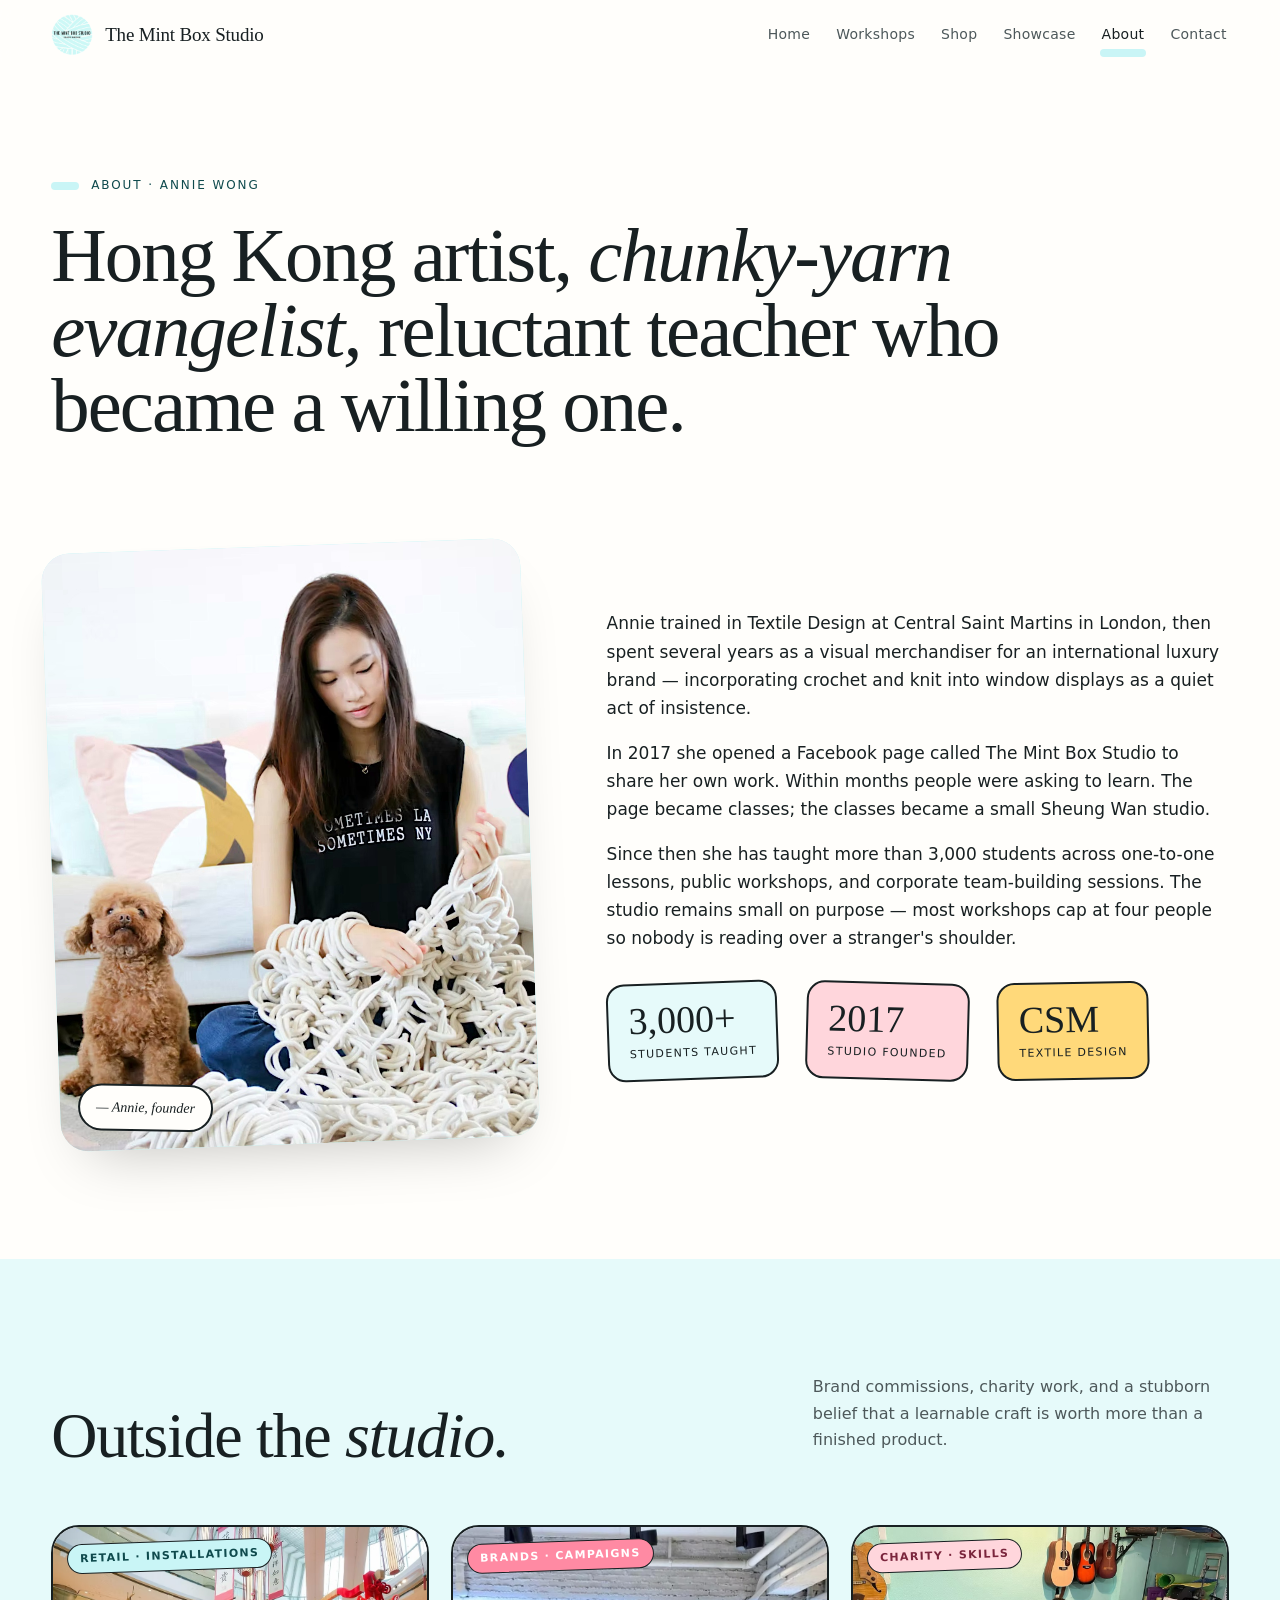
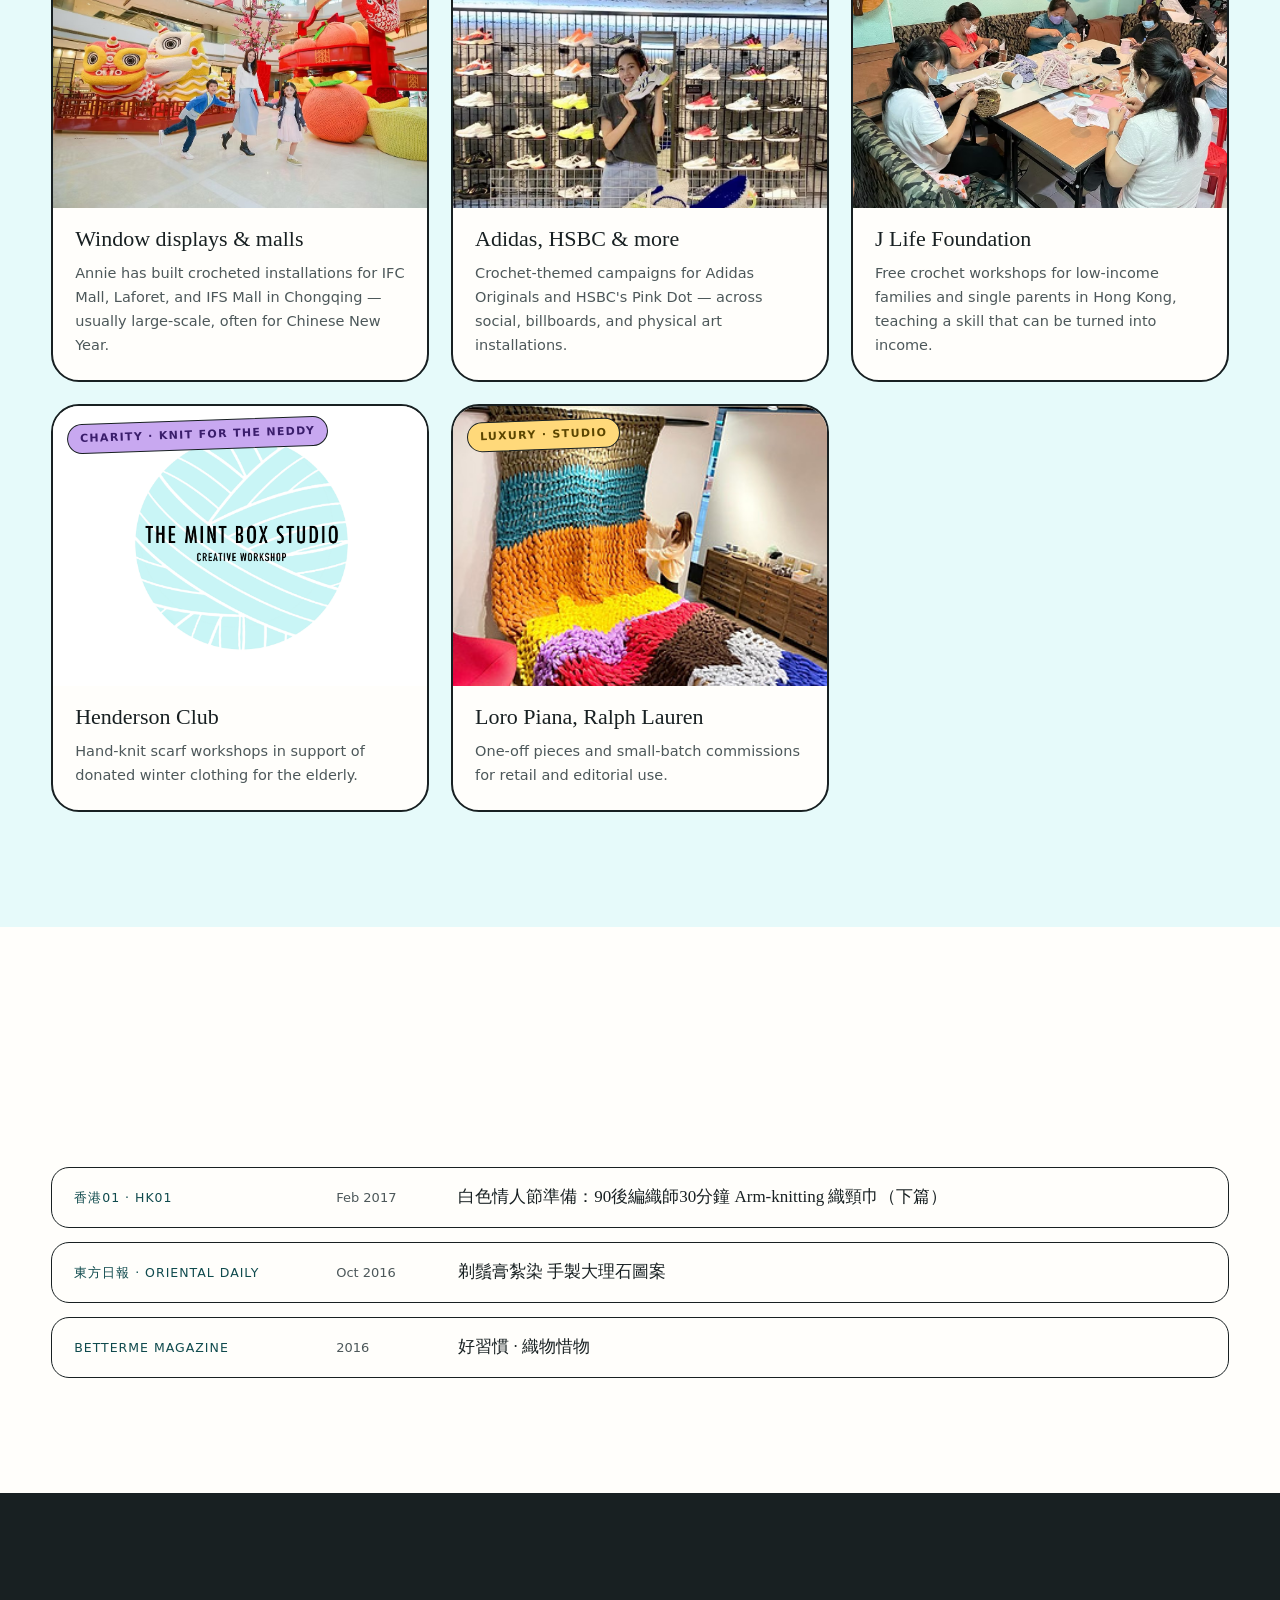
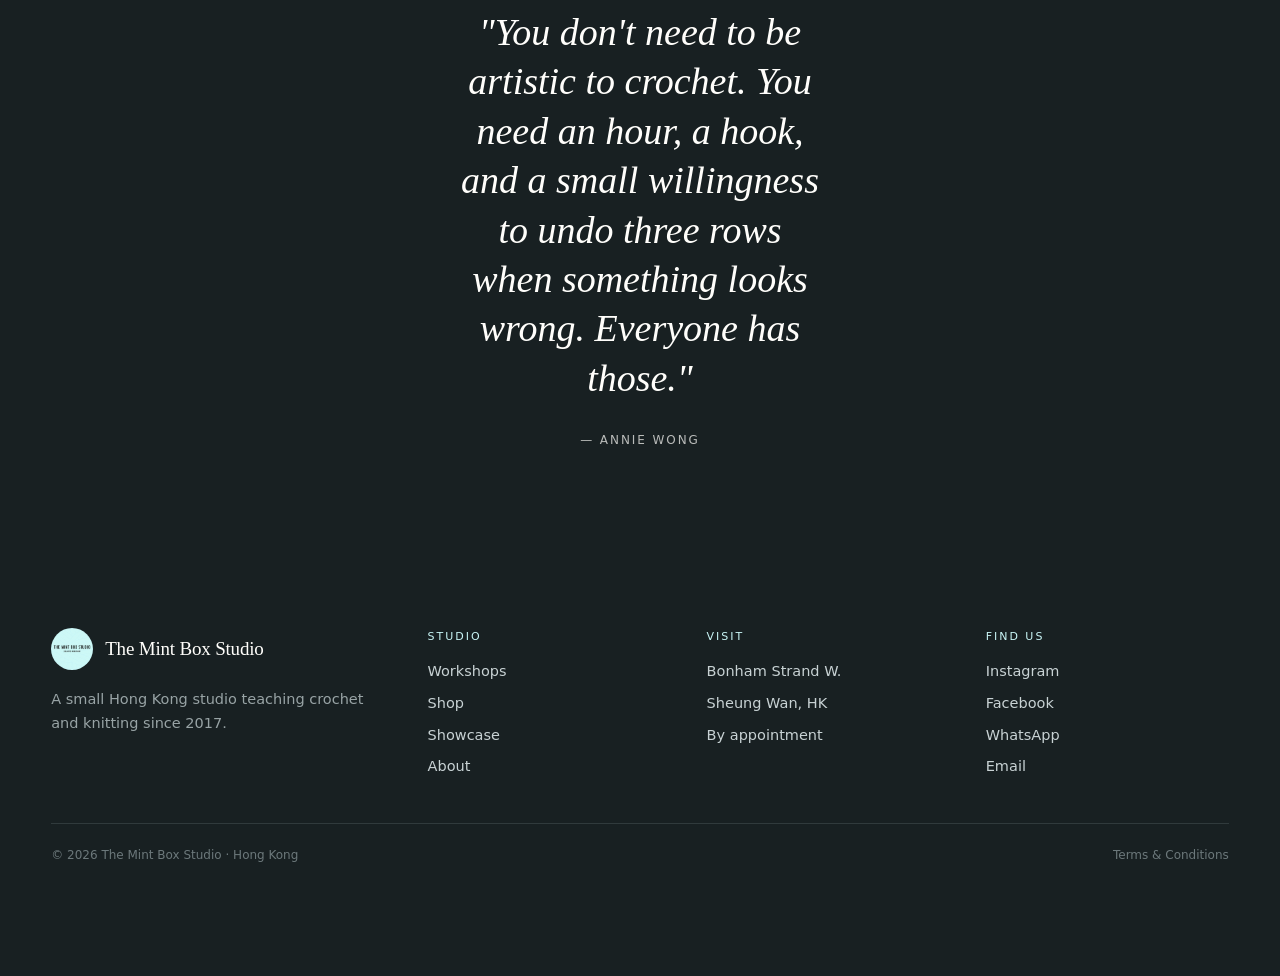
==== commit 02d7dace: "Remove ambient yarn-ball decoration; was bleeding through translucent header on mobile Co-Authored-B" ====
--- a/about.html
+++ b/about.html
@@ -17,10 +17,6 @@
 </head>
 <body>
 
-<div class="ambient" aria-hidden="true">
-  <span class="ball b1"></span><span class="ball b2"></span><span class="ball b3"></span>
-  <span class="ball b4"></span><span class="ball b5"></span><span class="ball b6"></span><span class="ball b7"></span><span class="ball b8"></span>
-</div>
 
 <header class="site-header">
   <a class="brand" href="/"><span class="brand-mark"></span><span>The Mint Box Studio</span></a>
--- a/style.css
+++ b/style.css
@@ -61,75 +61,6 @@
 em.italic, h1 em, h2 em, h3 em { font-style: italic; font-weight: 300; }
 
 p { margin: 0 0 1em; }
-
-/* ---------- ambient: drifting candy yarn balls ---------- */
-.ambient {
-  position: fixed;
-  inset: 0;
-  pointer-events: none;
-  overflow: hidden;
-  z-index: 0;
-}
-.ball {
-  position: absolute;
-  border-radius: 50%;
-  opacity: 0;
-  transition: opacity 1.2s ease-out;
-  filter: drop-shadow(0 8px 16px rgba(0,0,0,0.05));
-  background:
-    radial-gradient(circle at 32% 30%, rgba(255,255,255,.55), rgba(255,255,255,0) 55%),
-    repeating-linear-gradient(125deg, transparent 0 7px, rgba(255,255,255,.20) 7px 8px),
-    repeating-linear-gradient(35deg,  transparent 0 9px, rgba(0,0,0,.05) 9px 10px),
-    var(--c, var(--mint));
-  will-change: transform;
-}
-.ambient.lit .ball { opacity: 0.85; }
-
-.ball.b1 { --c: var(--mint);     width: 130px; height: 130px; top:  6%; left:  3%; animation: drift-a 18s ease-in-out infinite; }
-.ball.b2 { --c: var(--coral);    width:  90px; height:  90px; top: 22%; right: 5%; animation: drift-b 22s ease-in-out infinite; }
-.ball.b3 { --c: var(--butter);   width: 110px; height: 110px; top: 58%; left:  4%; animation: drift-c 26s ease-in-out infinite; }
-.ball.b4 { --c: var(--lavender); width:  80px; height:  80px; top: 78%; right: 8%; animation: drift-d 24s ease-in-out infinite; }
-.ball.b5 { --c: var(--sage);     width:  70px; height:  70px; top: 38%; left: 88%; animation: drift-a 28s ease-in-out infinite reverse; }
-.ball.b6 { --c: var(--blush);    width:  95px; height:  95px; top: 92%; left: 32%; animation: drift-b 30s ease-in-out infinite reverse; }
-.ball.b7 { --c: var(--mint);     width:  60px; height:  60px; top: 12%; left: 46%; animation: drift-c 32s ease-in-out infinite; opacity: 0; }
-.ball.b8 { --c: var(--butter);   width:  55px; height:  55px; top: 68%; left: 72%; animation: drift-d 20s ease-in-out infinite reverse; opacity: 0; }
-.ambient.lit .ball.b7,
-.ambient.lit .ball.b8 { opacity: 0.65; }
-
-@keyframes drift-a {
-  0%, 100% { translate: 0 0;          rotate: 0deg; }
-  25%      { translate: 14px -16px;   rotate: 4deg; }
-  50%      { translate: -4px -24px;   rotate: 0deg; }
-  75%      { translate: -16px -10px;  rotate: -4deg; }
-}
-@keyframes drift-b {
-  0%, 100% { translate: 0 0;          rotate: 0deg; }
-  33%      { translate: -18px 14px;   rotate: -6deg; }
-  66%      { translate: 12px 22px;    rotate: 4deg; }
-}
-@keyframes drift-c {
-  0%, 100% { translate: 0 0;          rotate: 0deg; }
-  20%      { translate: 16px 8px;     rotate: 6deg; }
-  55%      { translate: -10px -18px;  rotate: -3deg; }
-  80%      { translate: 8px 12px;     rotate: 4deg; }
-}
-@keyframes drift-d {
-  0%, 100% { translate: 0 0;          rotate: 0deg; }
-  40%      { translate: -12px -12px;  rotate: -5deg; }
-  70%      { translate: 16px 10px;    rotate: 6deg; }
-}
-
-@media (max-width: 720px) {
-  .ball.b1 { width: 80px; height: 80px; }
-  .ball.b2 { width: 60px; height: 60px; }
-  .ball.b3 { width: 70px; height: 70px; left: -3%; }
-  .ball.b4 { width: 55px; height: 55px; }
-  .ball.b5 { display: none; }
-  .ball.b6 { width: 60px; height: 60px; }
-  .ball.b7 { display: none; }
-  .ball.b8 { display: none; }
-  .ambient.lit .ball { opacity: 0.65; }
-}
 
 /* ---------- layout primitives ---------- */
 .wrap {
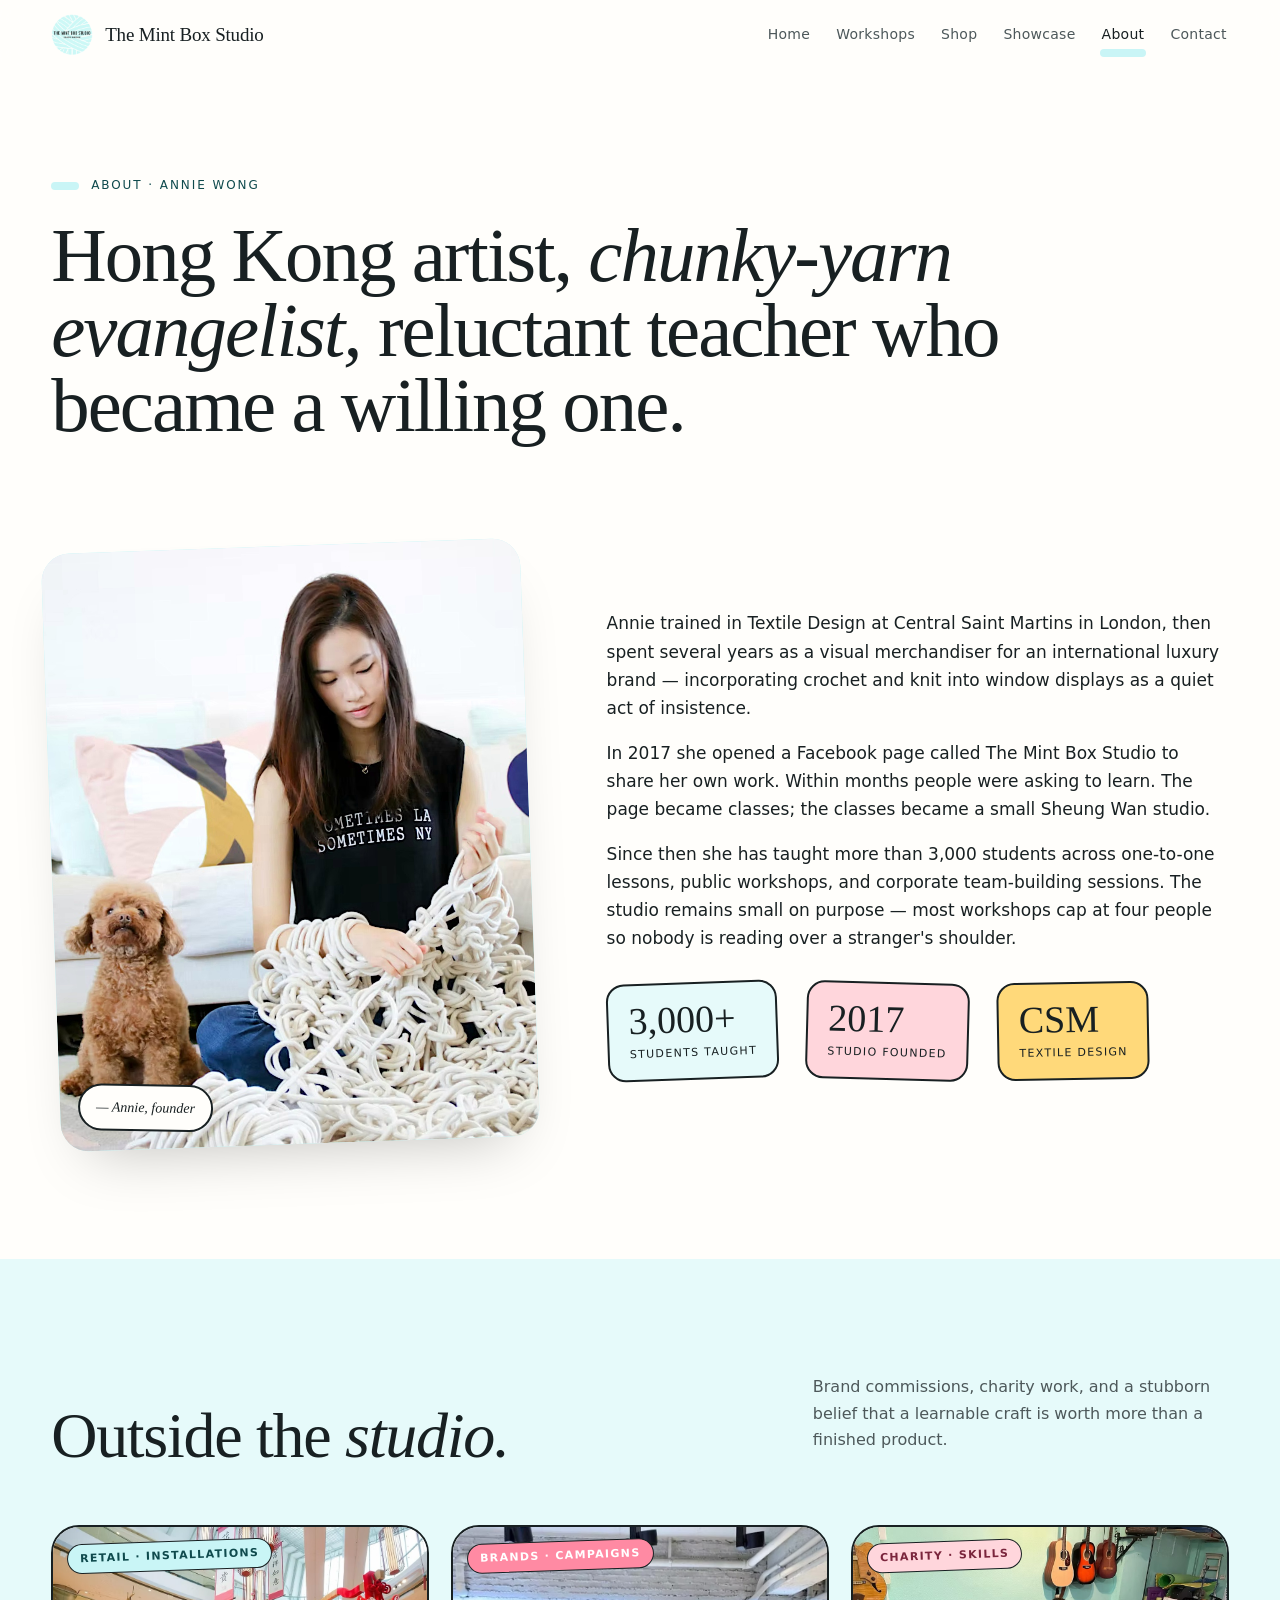
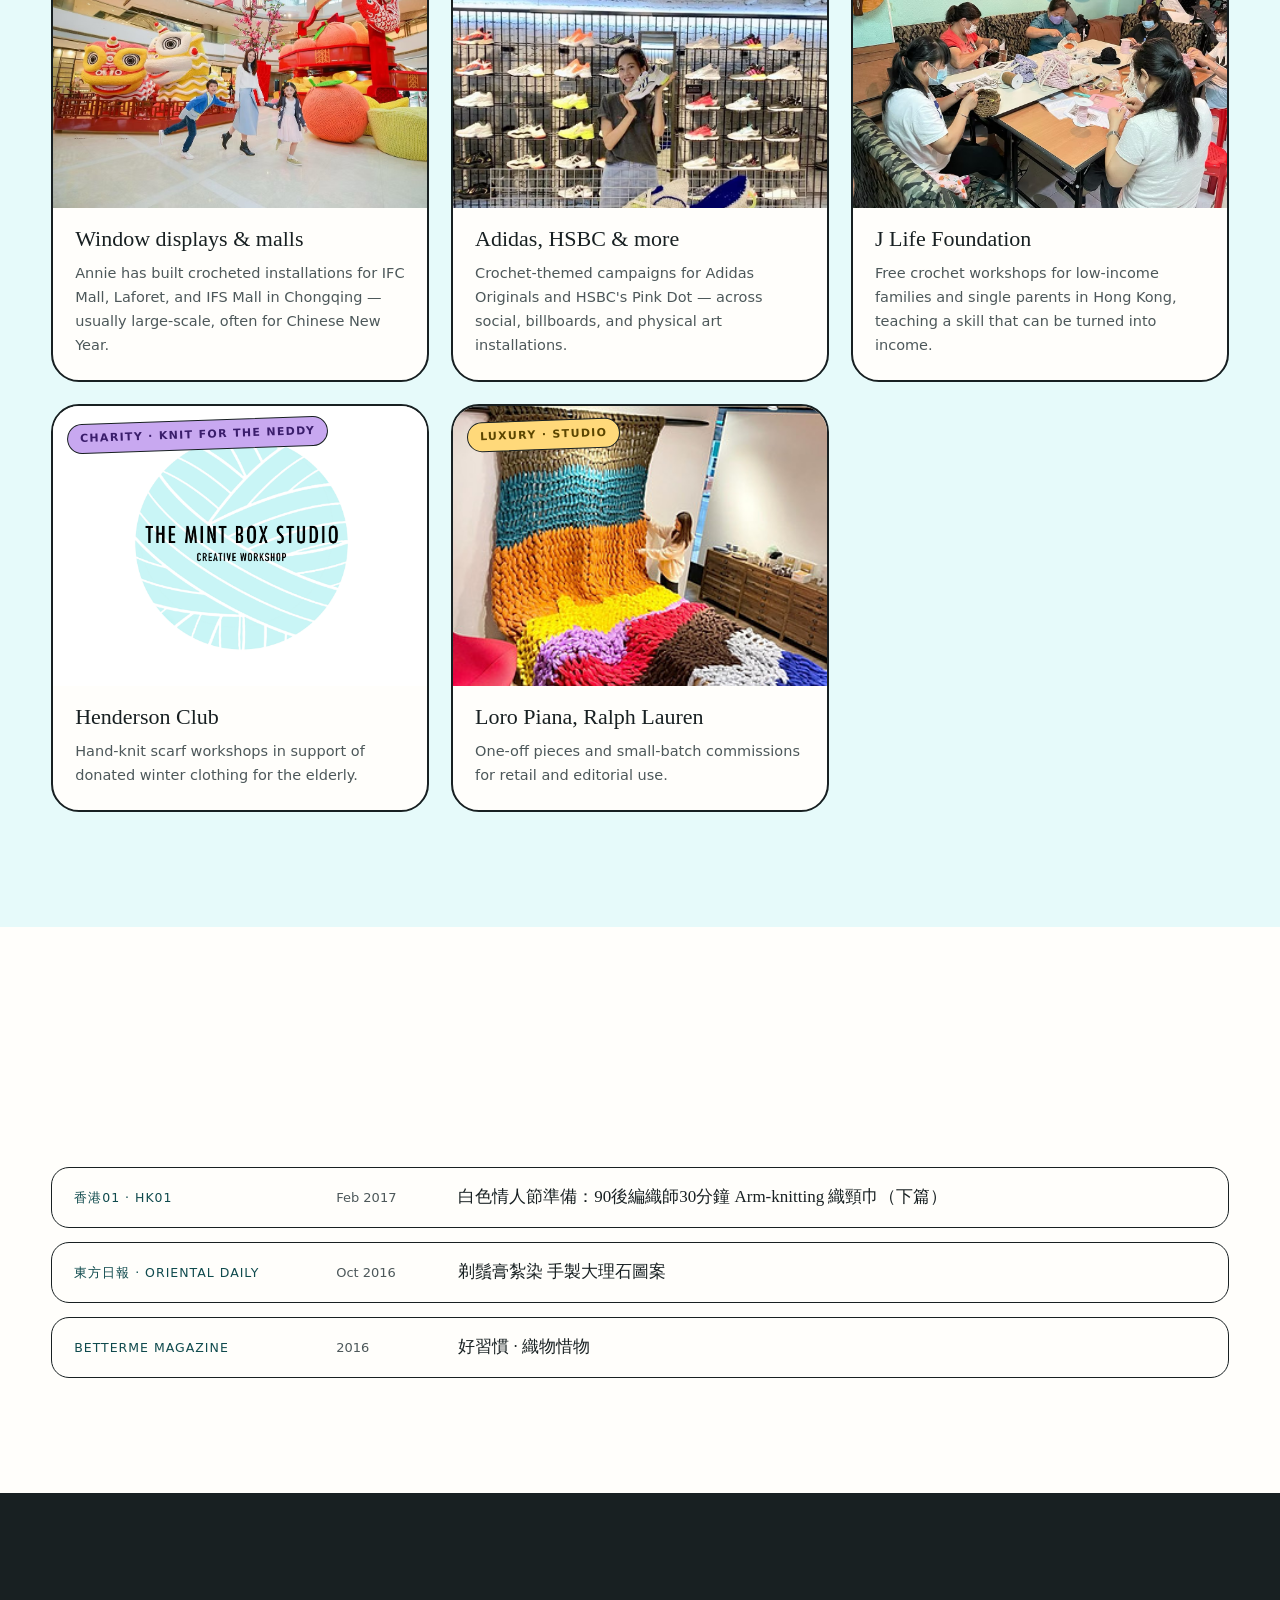
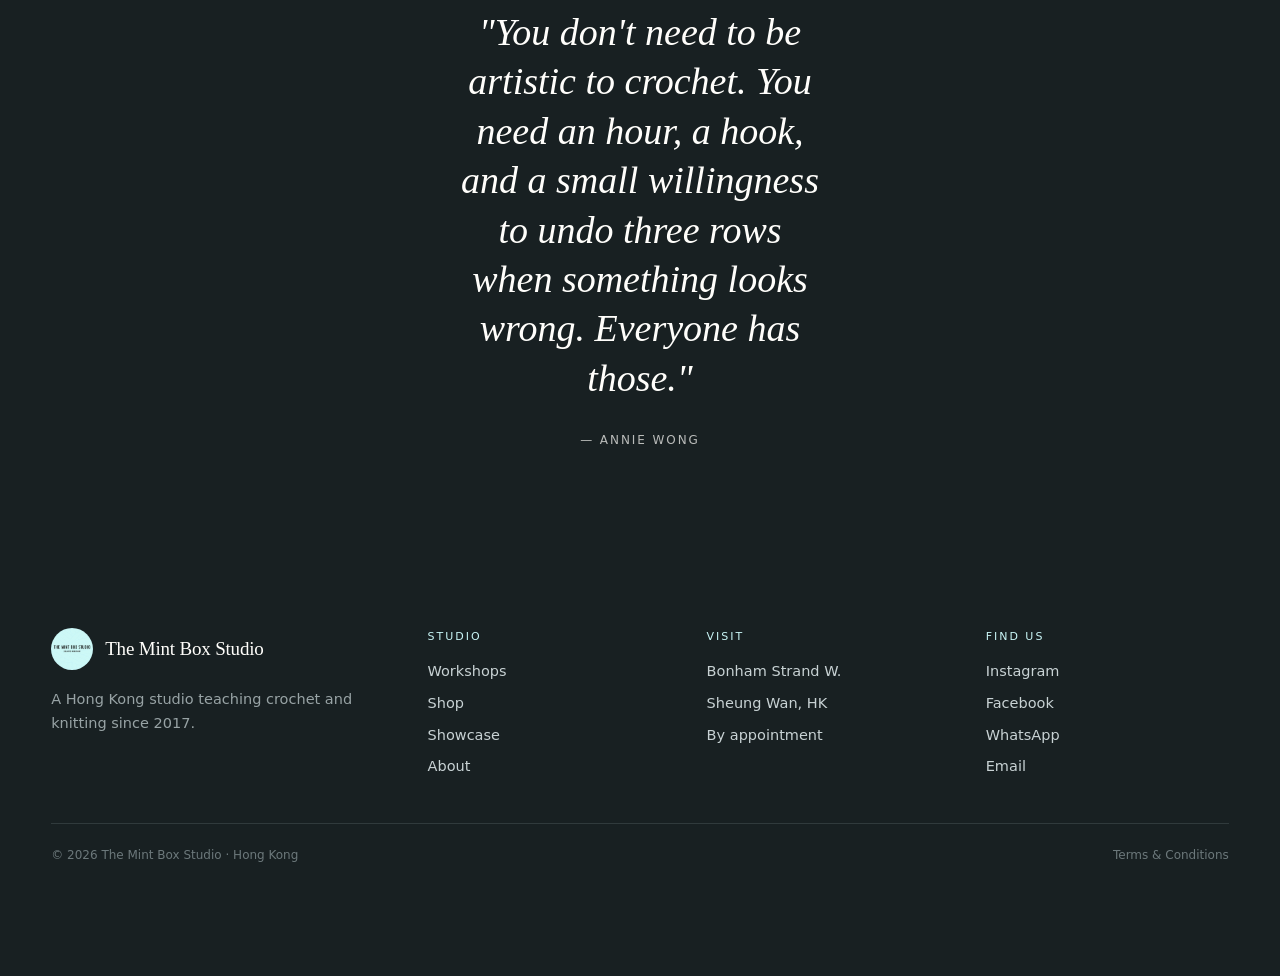
==== commit 190bad17: "Footer: drop 'small' qualifier from studio description" ====
--- a/about.html
+++ b/about.html
@@ -141,7 +141,7 @@
   <div class="foot-grid">
     <div class="foot-brand">
       <a class="brand" href="/"><span class="brand-mark"></span><span>The Mint Box Studio</span></a>
-      <p>A small Hong Kong studio teaching crochet and knitting since 2017.</p>
+      <p>A Hong Kong studio teaching crochet and knitting since 2017.</p>
     </div>
     <div><h4>Studio</h4><ul><li><a href="/workshops.html">Workshops</a></li><li><a href="/shop.html">Shop</a></li><li><a href="/showcase.html">Showcase</a></li><li><a href="/about.html">About</a></li></ul></div>
     <div><h4>Visit</h4><ul><li>Bonham Strand W.</li><li>Sheung Wan, HK</li><li>By appointment</li></ul></div>
